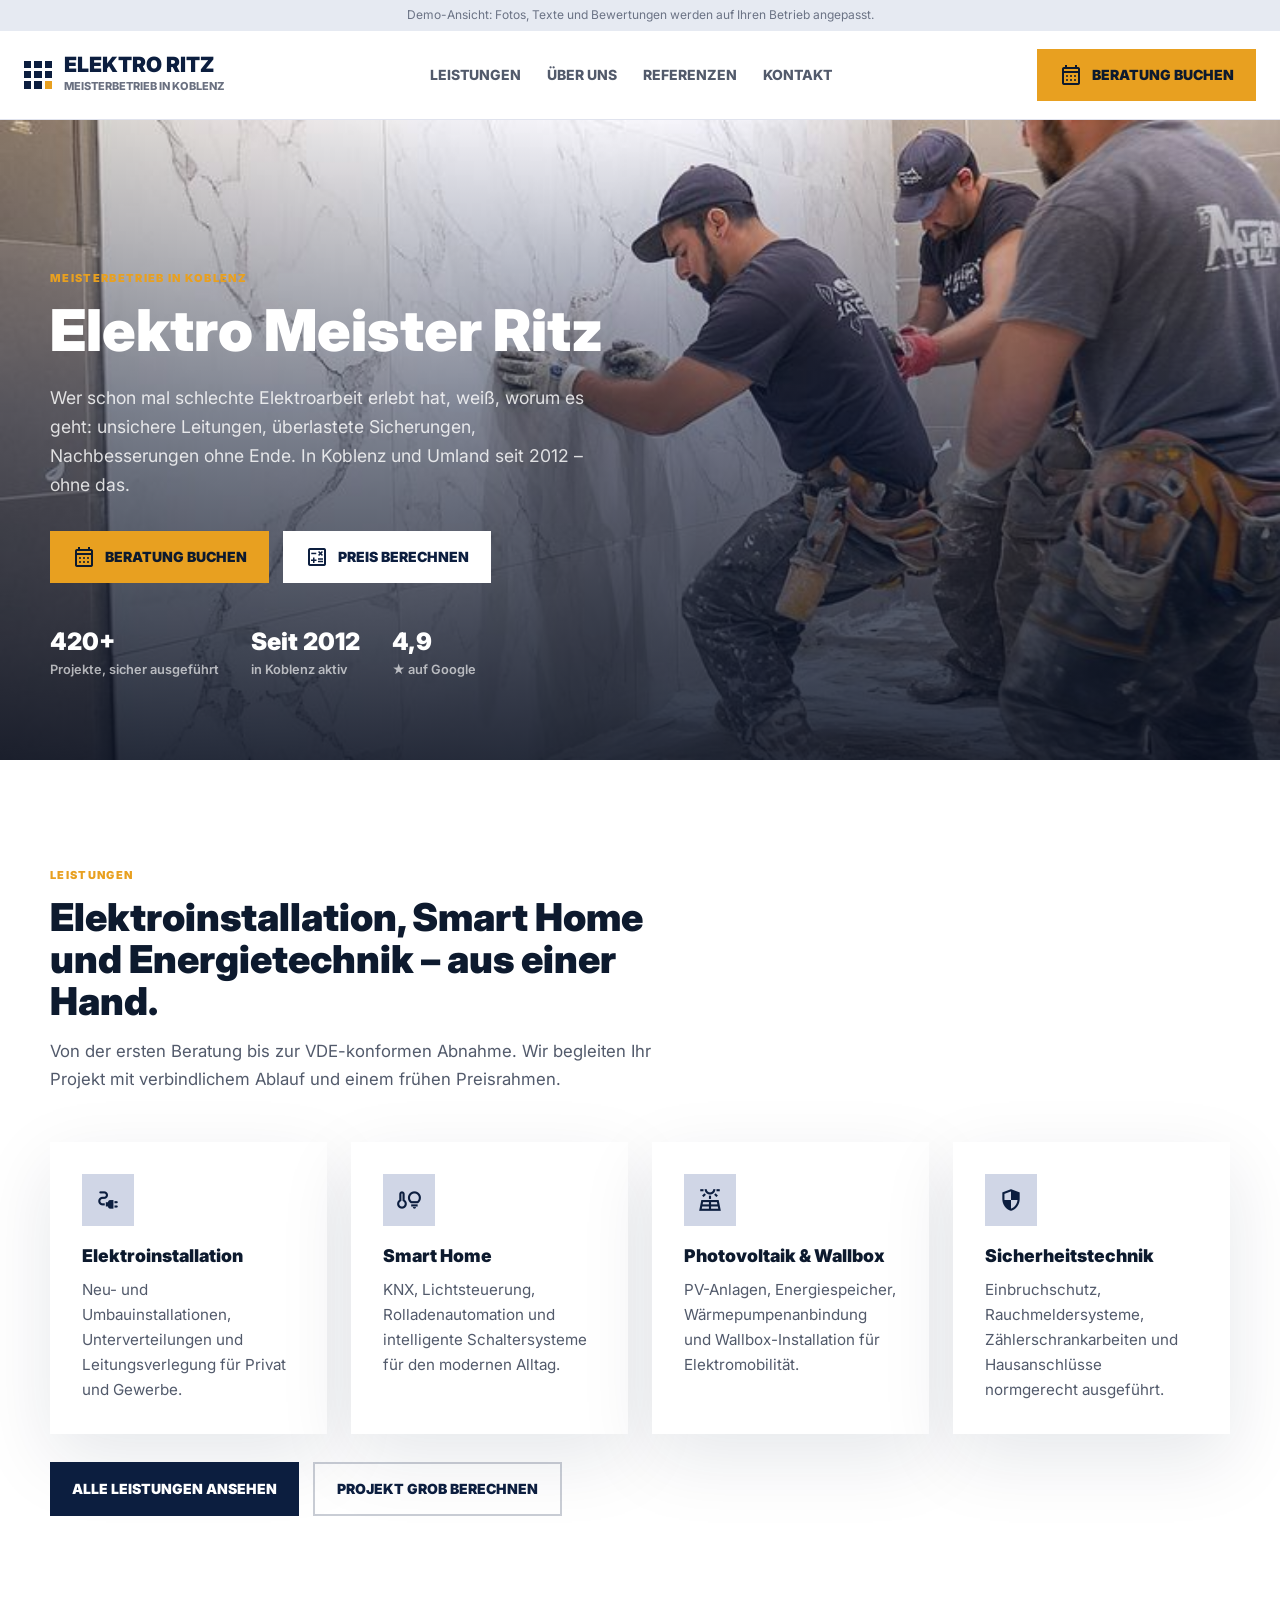
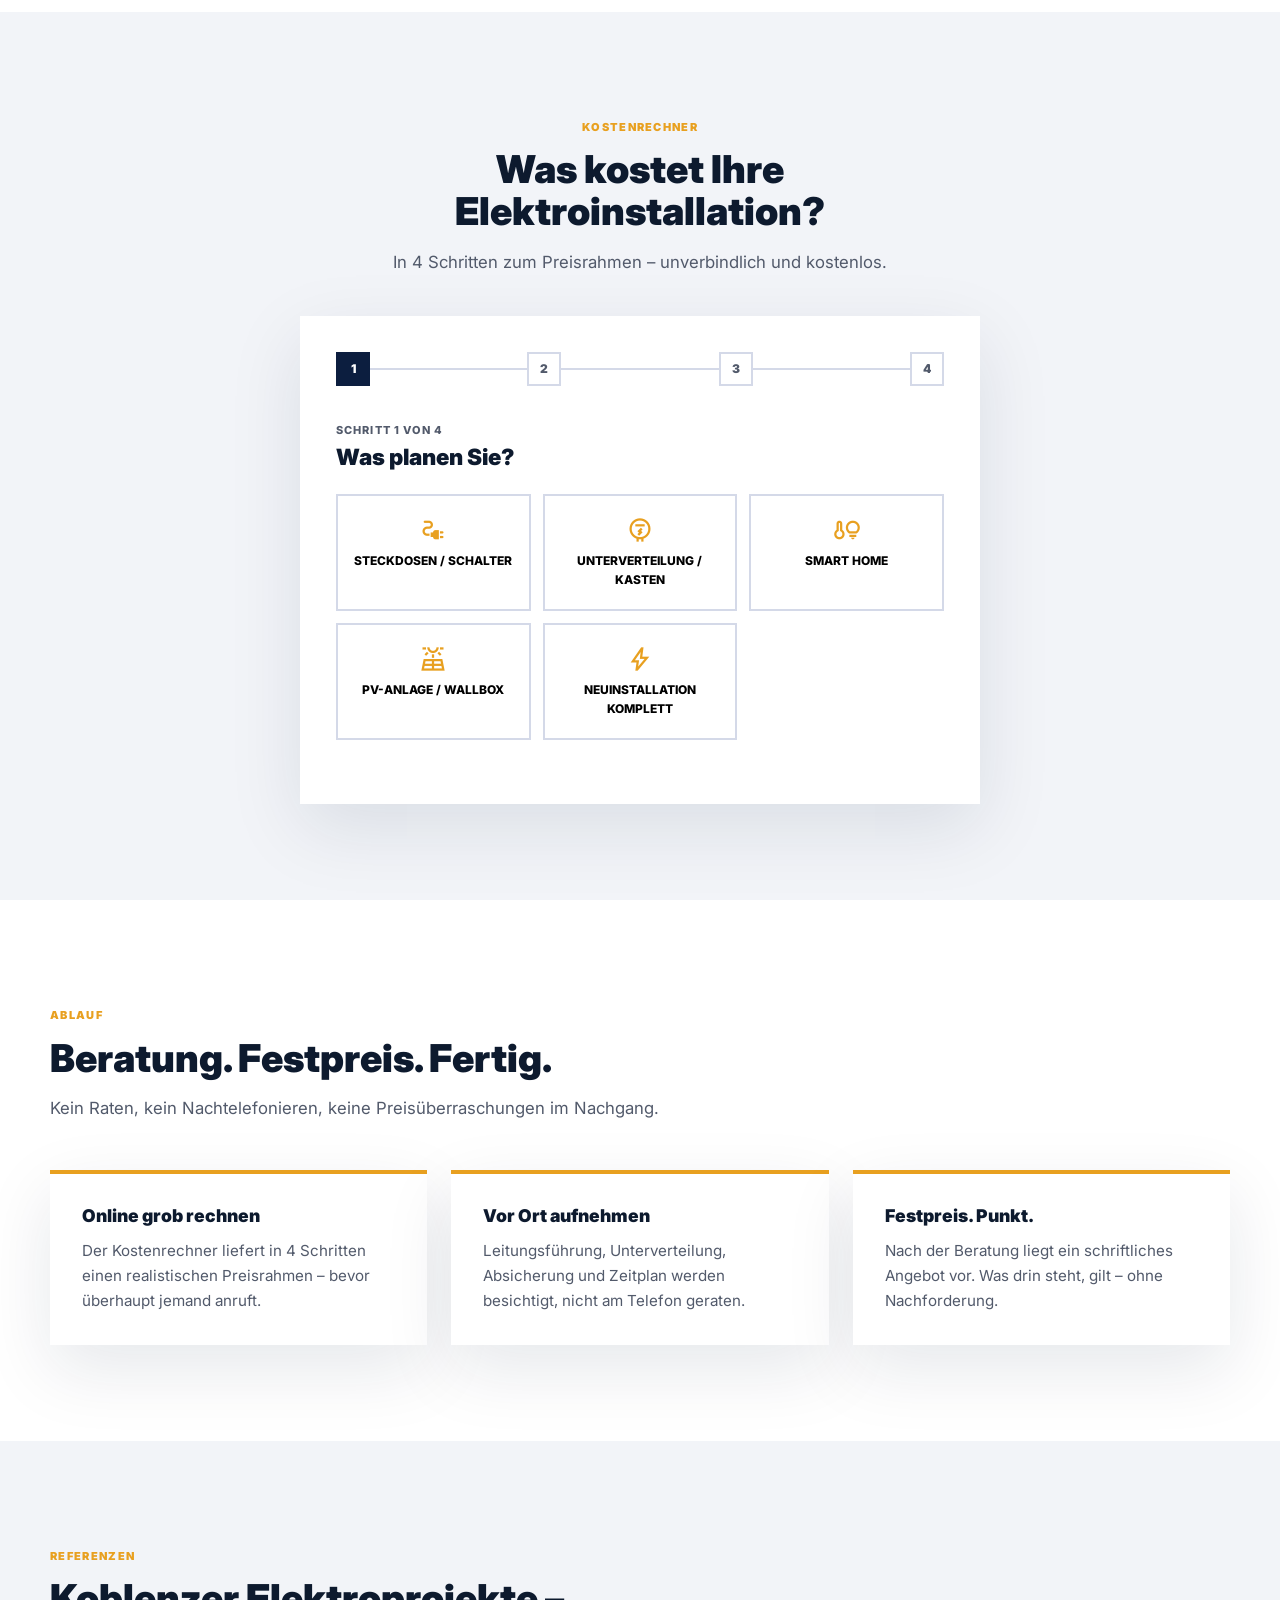
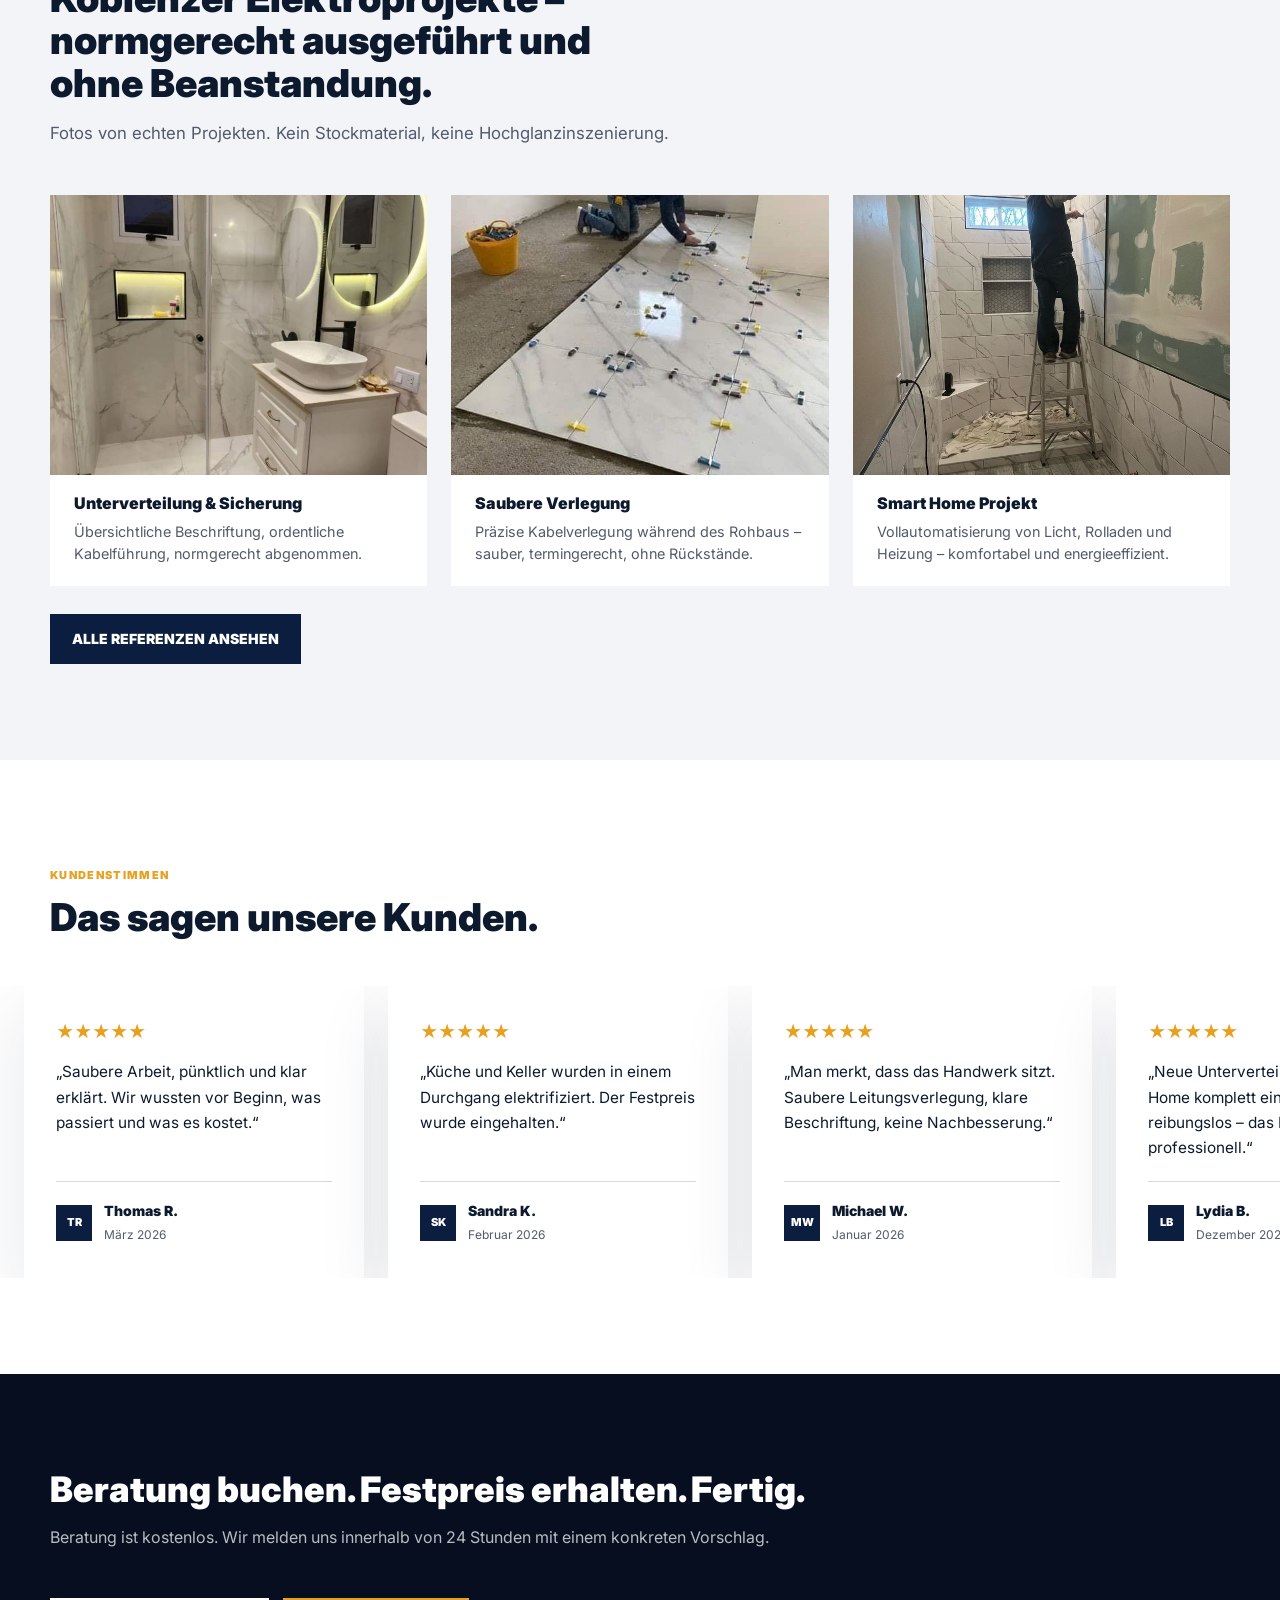
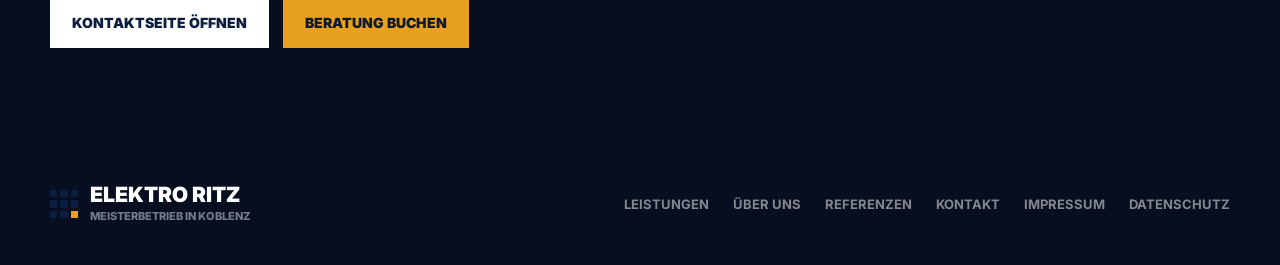
==== index.html @ 3b0bc0d6 "Initial commit - Elektro Meister Ritz demo site" ====
<!DOCTYPE html>
<html lang="de">
<head>
  <meta charset="utf-8">
  <meta name="viewport" content="width=device-width, initial-scale=1.0">
  <meta name="description" content="Elektro Meister Ritz in Koblenz: Meisterbetrieb f&uuml;r Elektroinstallation, Smart Home, Photovoltaik, Wallbox und Sicherheitstechnik.">
  <meta name="robots" content="noindex, nofollow">
  <title>Elektro Meister Ritz Koblenz | Meisterbetrieb f&uuml;r Elektroinstallationen</title>
  <script id="Cookiebot" src="https://consent.cookiebot.com/uc.js" data-cbid="DEMO-CBID-PLACEHOLDER" data-blockingmode="auto" type="text/javascript"></script>
  <link rel="icon" type="image/svg+xml" href="favicon.svg">
  <link rel="preconnect" href="https://fonts.googleapis.com">
  <link rel="preconnect" href="https://fonts.gstatic.com" crossorigin>
  <link href="https://fonts.googleapis.com/css2?family=Inter:wght@400;600;800;900&family=Material+Symbols+Outlined:wght,FILL@100..700,0..1&display=swap" rel="stylesheet">
  <link rel="stylesheet" href="style.css">
  <script type="application/ld+json">
  {
    "@context": "https://schema.org",
    "@type": "Electrician",
    "name": "Elektro Meister Ritz",
    "description": "Elektrobetrieb in Koblenz – Elektroinstallation, Smart Home, Photovoltaik, Wallbox und Sicherheitstechnik.",
    "telephone": "+49 261 654 321",
    "email": "info@elektro-meister-ritz-koblenz.de",
    "address": {
      "@type": "PostalAddress",
      "streetAddress": "Musterstraße 8",
      "addressLocality": "Koblenz",
      "postalCode": "56072",
      "addressCountry": "DE"
    },
    "geo": {
      "@type": "GeoCoordinates",
      "latitude": 50.3567,
      "longitude": 7.6018
    },
    "areaServed": "Koblenz und Umland",
    "priceRange": "€€",
    "openingHours": "Mo-Fr 07:30-17:00"
  }
  </script>
</head>
<body>
  <header class="site-header">
    <div class="demo-notice">Demo-Ansicht: Fotos, Texte und Bewertungen werden auf Ihren Betrieb angepasst.</div>
    <nav class="nav" aria-label="Hauptnavigation">
      <a class="brand" href="index.html" aria-label="Elektro Meister Ritz Startseite">
        <span class="brand-mark" aria-hidden="true"><span></span><span></span><span></span><span></span><span></span><span></span><span></span><span></span><span></span></span>
        <span><span class="brand-title">Elektro Ritz</span><span class="brand-subtitle">Meisterbetrieb in Koblenz</span></span>
      </a>
      <div class="nav-links" aria-label="Seiten">
        <a href="leistungen.html">Leistungen</a>
        <a href="ueber-uns.html">&Uuml;ber uns</a>
        <a href="referenzen.html">Referenzen</a>
        <a href="kontakt.html">Kontakt</a>
      </div>
      <div class="nav-actions">
        <a class="button button-red" href="kontakt.html">
          <span class="material-symbols-outlined" aria-hidden="true">calendar_month</span>Beratung buchen
        </a>
      </div>
      <button class="nav-toggle" id="nav-toggle" type="button" aria-controls="mobile-menu" aria-expanded="false" aria-label="Men&uuml; &ouml;ffnen">
        <span class="material-symbols-outlined" aria-hidden="true">menu</span>
        <span class="material-symbols-outlined" aria-hidden="true">close</span>
      </button>
    </nav>
    <div class="mobile-menu" id="mobile-menu">
      <a href="leistungen.html">Leistungen</a>
      <a href="ueber-uns.html">&Uuml;ber uns</a>
      <a href="referenzen.html">Referenzen</a>
      <a href="kontakt.html">Kontakt</a>
      <a class="button button-red" href="kontakt.html">Beratung buchen</a>
    </div>
  </header>

  <main>
    <section class="hero">
      <div class="hero-slideshow">
        <img src="visuals_ref/work2_ref.jpg" alt="Elektriker bei der Installation einer modernen Unterverteilung" class="active">
        <img src="visuals_ref/work7_ref.jpg" alt="Smart-Home-Installation in einem Neubau">
        <img src="visuals_ref/work1_ref.jpg" alt="Saubere Kabelverlegung im Rohbau">
        <img src="visuals_ref/work6_ref.jpg" alt="PV-Anlage und Wallbox-Installation auf dem Dach">
      </div>
      <div class="container hero-inner">
        <div class="hero-copy">
          <p class="eyebrow">Meisterbetrieb in Koblenz</p>
          <h1>Elektro Meister Ritz</h1>
          <p class="hero-lead">Wer schon mal schlechte Elektroarbeit erlebt hat, wei&szlig;, worum es geht: unsichere Leitungen, &uuml;berlastete Sicherungen, Nachbesserungen ohne Ende. In Koblenz und Umland seit 2012 &ndash; ohne das.</p>
          <div class="hero-actions">
            <a class="button button-red" href="kontakt.html">
              <span class="material-symbols-outlined" aria-hidden="true">calendar_month</span>Beratung buchen
            </a>
            <a class="button button-light" href="#kostenrechner">
              <span class="material-symbols-outlined" aria-hidden="true">calculate</span>Preis berechnen
            </a>
          </div>
          <div class="trust-row" aria-label="Kurzfakten">
            <div class="trust-item"><strong>420+</strong><span>Projekte, sicher ausgef&uuml;hrt</span></div>
            <div class="trust-item"><strong>Seit 2012</strong><span>in Koblenz aktiv</span></div>
            <div class="trust-item"><strong>4,9</strong><span>&#9733; auf Google</span></div>
          </div>
        </div>
      </div>
    </section>

    <section class="section section-white" id="leistungen">
      <div class="container">
        <div class="section-head">
          <p class="eyebrow">Leistungen</p>
          <h2>Elektroinstallation, Smart Home und Energietechnik &ndash; aus einer Hand.</h2>
          <p>Von der ersten Beratung bis zur VDE-konformen Abnahme. Wir begleiten Ihr Projekt mit verbindlichem Ablauf und einem fr&uuml;hen Preisrahmen.</p>
        </div>
        <div class="grid-4">
          <article class="card">
            <span class="icon-box material-symbols-outlined" aria-hidden="true">electrical_services</span>
            <h3>Elektroinstallation</h3>
            <p>Neu- und Umbauinstallationen, Unterverteilungen und Leitungsverlegung f&uuml;r Privat und Gewerbe.</p>
          </article>
          <article class="card">
            <span class="icon-box material-symbols-outlined" aria-hidden="true">home_iot_device</span>
            <h3>Smart Home</h3>
            <p>KNX, Lichtsteuerung, Rolladenautomation und intelligente Schaltersysteme f&uuml;r den modernen Alltag.</p>
          </article>
          <article class="card">
            <span class="icon-box material-symbols-outlined" aria-hidden="true">solar_power</span>
            <h3>Photovoltaik &amp; Wallbox</h3>
            <p>PV-Anlagen, Energiespeicher, W&auml;rmepumpenanbindung und Wallbox-Installation f&uuml;r Elektromobilität.</p>
          </article>
          <article class="card">
            <span class="icon-box material-symbols-outlined" aria-hidden="true">security</span>
            <h3>Sicherheitstechnik</h3>
            <p>Einbruchschutz, Rauchmeldersysteme, Zählerschrankarbeiten und Hausanschlüsse normgerecht ausgeführt.</p>
          </article>
        </div>
        <div class="card-actions" style="margin-top: 28px;">
          <a class="button" href="leistungen.html">Alle Leistungen ansehen</a>
          <a class="button button-outline" href="#kostenrechner">Projekt grob berechnen</a>
        </div>
      </div>
    </section>

    <section class="section section-soft" id="kostenrechner">
      <div class="container">
        <div class="section-head" style="text-align:center; max-width:580px; margin:0 auto 40px;">
          <p class="eyebrow">Kostenrechner</p>
          <h2>Was kostet Ihre Elektroinstallation?</h2>
          <p>In 4 Schritten zum Preisrahmen &ndash; unverbindlich und kostenlos.</p>
        </div>
        <div class="wizard" id="calcWizard">
          <div class="wizard-bar">
            <div class="wizard-dot active" data-step="1">1</div>
            <div class="wizard-track" data-step="1"></div>
            <div class="wizard-dot" data-step="2">2</div>
            <div class="wizard-track" data-step="2"></div>
            <div class="wizard-dot" data-step="3">3</div>
            <div class="wizard-track" data-step="3"></div>
            <div class="wizard-dot" data-step="4">4</div>
          </div>
          <div class="wizard-body">
            <div id="calcStep1">
              <p class="wizard-step-label">Schritt 1 von 4</p>
              <h3 class="wizard-step-title">Was planen Sie?</h3>
              <div class="wizard-proj-grid" id="calcProjectCards"></div>
            </div>
            <div id="calcStep2" style="display:none">
              <p class="wizard-step-label">Schritt 2 von 4</p>
              <h3 class="wizard-step-title">Wohnfl&auml;che &amp; Ausstattung</h3>
              <label class="wizard-input-label" for="wizFlaeche">Wohnfl&auml;che / Projektgr&ouml;&szlig;e in m&sup2;</label>
              <input id="wizFlaeche" class="wizard-input" type="number" min="1" max="2000" placeholder="z.B. 120">
              <p class="wizard-input-label" style="margin-top:20px; margin-bottom:10px;">Ausstattungslevel</p>
              <div class="wizard-mat-grid" id="calcMaterialCards"></div>
              <p id="calcStep2Error" class="wizard-error">Bitte Wohnfl&auml;che eingeben und Ausstattungslevel w&auml;hlen.</p>
            </div>
            <div id="calcStep3" style="display:none">
              <p class="wizard-step-label">Schritt 3 von 4</p>
              <h3 class="wizard-step-title">Zusatzleistungen</h3>
              <p class="wizard-step-sub">Optional &ndash; nichts n&ouml;tig? Einfach weiter.</p>
              <div id="calcExtrasCards"></div>
            </div>
            <div id="calcStep4" style="display:none">
              <p class="wizard-step-label">Schritt 4 von 4</p>
              <h3 class="wizard-step-title">Ihr Preisrahmen</h3>
              <p class="wizard-summary" id="calcSummaryText"></p>
              <div class="wizard-price-box">
                <p class="wizard-price-label">Gesch&auml;tzter Preisrahmen</p>
                <p class="wizard-price-output" id="wizPriceOutput">&ndash;</p>
                <p class="wizard-price-note">Unverbindlich &middot; inkl. Material &amp; Arbeit &middot; Festpreis nach Beratung</p>
              </div>
              <a class="button button-red" style="width:100%;justify-content:center;margin-bottom:10px;" href="kontakt.html">
                <span class="material-symbols-outlined" aria-hidden="true">calendar_month</span>Beratungstermin buchen
              </a>
              <button id="calcReset" class="wizard-reset">&#8592; Neu berechnen</button>
            </div>
            <div class="wizard-nav" id="calcNav">
              <button id="calcBack" class="button button-outline" type="button" style="display:none">&#8592; Zur&uuml;ck</button>
              <span style="flex:1"></span>
              <button id="calcNext" class="button" type="button" style="display:none">Weiter &#8594;</button>
            </div>
          </div>
        </div>
      </div>
    </section>

    <section class="section section-white" id="ablauf">
      <div class="container">
        <div class="section-head">
          <p class="eyebrow">Ablauf</p>
          <h2>Beratung. Festpreis. Fertig.</h2>
          <p>Kein Raten, kein Nachtelefonieren, keine Preisüberraschungen im Nachgang.</p>
        </div>
        <div class="grid-3 steps">
          <article class="card step-card">
            <h3>Online grob rechnen</h3>
            <p>Der Kostenrechner liefert in 4 Schritten einen realistischen Preisrahmen &ndash; bevor &uuml;berhaupt jemand anruft.</p>
          </article>
          <article class="card step-card">
            <h3>Vor Ort aufnehmen</h3>
            <p>Leitungsf&uuml;hrung, Unterverteilung, Absicherung und Zeitplan werden besichtigt, nicht am Telefon geraten.</p>
          </article>
          <article class="card step-card">
            <h3>Festpreis. Punkt.</h3>
            <p>Nach der Beratung liegt ein schriftliches Angebot vor. Was drin steht, gilt &ndash; ohne Nachforderung.</p>
          </article>
        </div>
      </div>
    </section>

    <section class="section section-soft" id="referenzen">
      <div class="container">
        <div class="section-head">
          <p class="eyebrow">Referenzen</p>
          <h2>Koblenzer Elektroprojekte &ndash; normgerecht ausgef&uuml;hrt und ohne Beanstandung.</h2>
          <p>Fotos von echten Projekten. Kein Stockmaterial, keine Hochglanzinszenierung.</p>
        </div>
        <div class="grid-3">
          <article class="media-card">
            <img src="images/portfolio/project-1.jpg" alt="Moderne Unterverteilung mit &uuml;bersichtlicher Verkabelung">
            <div class="media-card-body"><h3>Unterverteilung &amp; Sicherung</h3><p>&Uuml;bersichtliche Beschriftung, ordentliche Kabelführung, normgerecht abgenommen.</p></div>
          </article>
          <article class="media-card">
            <img src="images/portfolio/project-4.jpg" alt="Leitungsverlegung auf der Baustelle">
            <div class="media-card-body"><h3>Saubere Verlegung</h3><p>Pr&auml;zise Kabelverlegung w&auml;hrend des Rohbaus &ndash; sauber, termingerecht, ohne R&uuml;ckst&auml;nde.</p></div>
          </article>
          <article class="media-card">
            <img src="images/portfolio/project-6.jpg" alt="Smart Home Installation im Einfamilienhaus">
            <div class="media-card-body"><h3>Smart Home Projekt</h3><p>Vollautomatisierung von Licht, Rolladen und Heizung &ndash; komfortabel und energieeffizient.</p></div>
          </article>
        </div>
        <div class="card-actions" style="margin-top: 28px;">
          <a class="button" href="referenzen.html">Alle Referenzen ansehen</a>
        </div>
      </div>
    </section>

    <section class="section section-white" id="bewertungen">
      <div class="container">
        <div class="section-head">
          <p class="eyebrow">Kundenstimmen</p>
          <h2>Das sagen unsere Kunden.</h2>
        </div>
      </div>
      <div class="reviews-scroll-outer" id="reviewsCarouselOuter">
        <div class="reviews-scroll-track" id="reviewsCarouselTrack">
          <div class="reviews-scroll-set" id="reviewsScrollSet">
            <article class="card testimonial review-card">
              <div class="stars" aria-label="5 von 5 Sternen">★★★★★</div>
              <p>&bdquo;Saubere Arbeit, p&uuml;nktlich und klar erkl&auml;rt. Wir wussten vor Beginn, was passiert und was es kostet.&ldquo;</p>
              <div class="review-author">
                <div class="review-avatar" aria-hidden="true">TR</div>
                <div><strong>Thomas R.</strong><span>M&auml;rz 2026</span></div>
              </div>
            </article>
            <article class="card testimonial review-card">
              <div class="stars" aria-label="5 von 5 Sternen">★★★★★</div>
              <p>&bdquo;K&uuml;che und Keller wurden in einem Durchgang elektrifiziert. Der Festpreis wurde eingehalten.&ldquo;</p>
              <div class="review-author">
                <div class="review-avatar" aria-hidden="true">SK</div>
                <div><strong>Sandra K.</strong><span>Februar 2026</span></div>
              </div>
            </article>
            <article class="card testimonial review-card">
              <div class="stars" aria-label="5 von 5 Sternen">★★★★★</div>
              <p>&bdquo;Man merkt, dass das Handwerk sitzt. Saubere Leitungsverlegung, klare Beschriftung, keine Nachbesserung.&ldquo;</p>
              <div class="review-author">
                <div class="review-avatar" aria-hidden="true">MW</div>
                <div><strong>Michael W.</strong><span>Januar 2026</span></div>
              </div>
            </article>
            <article class="card testimonial review-card">
              <div class="stars" aria-label="5 von 5 Sternen">★★★★★</div>
              <p>&bdquo;Neue Unterverteilung und Smart Home komplett eingebaut. L&auml;uft reibungslos &ndash; das Ergebnis ist professionell.&ldquo;</p>
              <div class="review-author">
                <div class="review-avatar" aria-hidden="true">LB</div>
                <div><strong>Lydia B.</strong><span>Dezember 2025</span></div>
              </div>
            </article>
            <article class="card testimonial review-card">
              <div class="stars" aria-label="5 von 5 Sternen">★★★★★</div>
              <p>&bdquo;Komplette Neuinstallation im Altbau. Verbindliche Absprachen, saubere Aus&uuml;hrung und VDE-Abnahme inklusive.&ldquo;</p>
              <div class="review-author">
                <div class="review-avatar" aria-hidden="true">PH</div>
                <div><strong>Peter H.</strong><span>November 2025</span></div>
              </div>
            </article>
          </div>
        </div>
      </div>
    </section>

    <section class="section section-dark">
      <div class="container cta-band">
        <div>
          <h2>Beratung buchen. Festpreis erhalten. Fertig.</h2>
          <p>Beratung ist kostenlos. Wir melden uns innerhalb von 24 Stunden mit einem konkreten Vorschlag.</p>
        </div>
        <div class="cta-actions">
          <a class="button button-light" href="kontakt.html">Kontaktseite &ouml;ffnen</a>
          <a class="button button-red" href="kontakt.html">Beratung buchen</a>
        </div>
      </div>
    </section>
  </main>

  <footer class="site-footer">
    <div class="container footer-inner">
      <a class="brand" href="index.html">
        <span class="brand-mark" aria-hidden="true"><span></span><span></span><span></span><span></span><span></span><span></span><span></span><span></span><span></span></span>
        <span><span class="brand-title" style="color:#fff;">Elektro Ritz</span><span class="brand-subtitle" style="color:rgba(255,255,255,0.45);">Meisterbetrieb in Koblenz</span></span>
      </a>
      <div class="footer-links">
        <a href="leistungen.html">Leistungen</a>
        <a href="ueber-uns.html">&Uuml;ber uns</a>
        <a href="referenzen.html">Referenzen</a>
        <a href="kontakt.html">Kontakt</a>
        <a href="impressum.html">Impressum</a>
        <a href="datenschutz.html">Datenschutz</a>
      </div>
    </div>
  </footer>

  <script src="calculator.js"></script>
  <script src="site.js"></script>
</body>
</html>
---- style.css ----
:root {
  --blue: #0C1E3F;
  --blue-strong: #091730;
  --red: #E8A020;
  --red-strong: #C4851A;
  --green: #1A6B3A;
  --ink: #0D1A2E;
  --muted: #525A6B;
  --line: #D4D9E8;
  --surface: #F2F4F8;
  --surface-soft: #E6EAF2;
  --surface-strong: #D0D6E6;
  --white: #ffffff;
  --shadow: 0 24px 70px rgba(12, 30, 63, 0.10);
  --header-height: 88px;
  --container: 1180px;
}

* {
  box-sizing: border-box;
}

html {
  scroll-behavior: smooth;
}

body {
  margin: 0;
  font-family: Inter, Arial, sans-serif;
  color: var(--ink);
  background: var(--surface);
  line-height: 1.55;
}

body.nav-open {
  overflow: hidden;
}

img {
  display: block;
  max-width: 100%;
}

a {
  color: inherit;
  text-decoration: none;
}

button,
input,
select,
textarea {
  font: inherit;
}

main > section,
.page-main > section {
  scroll-margin-top: 110px;
}

.container {
  width: min(var(--container), calc(100% - 48px));
  margin: 0 auto;
}

.demo-notice {
  background: var(--surface-soft);
  color: #6B7385;
  font-size: 12px;
  text-align: center;
  padding: 6px 16px;
}

.site-header {
  position: sticky;
  top: 0;
  z-index: 50;
  background: rgba(255, 255, 255, 0.95);
  backdrop-filter: blur(18px);
  border-bottom: 1px solid rgba(212, 217, 232, 0.72);
}

.nav {
  height: var(--header-height);
  width: min(1340px, calc(100% - 48px));
  margin: 0 auto;
  display: flex;
  align-items: center;
  justify-content: space-between;
  gap: 24px;
}

.brand {
  display: inline-flex;
  align-items: center;
  gap: 12px;
  min-width: 0;
}

.brand-mark {
  width: 28px;
  height: 28px;
  display: grid;
  grid-template-columns: repeat(3, 1fr);
  gap: 3px;
  flex: 0 0 auto;
}

.brand-mark span {
  background: var(--blue);
}

.brand-mark span:last-child {
  background: var(--red);
}

.brand-title {
  display: block;
  font-size: 21px;
  font-weight: 900;
  line-height: 1;
  color: var(--blue);
  text-transform: uppercase;
}

.brand-subtitle {
  display: block;
  margin-top: 3px;
  font-size: 11px;
  font-weight: 800;
  color: #6a7080;
  text-transform: uppercase;
}

.nav-links,
.nav-actions {
  display: flex;
  align-items: center;
  gap: 26px;
}

.nav-links a {
  font-size: 14px;
  font-weight: 800;
  color: #525A6B;
  text-transform: uppercase;
}

.nav-links a:hover,
.nav-links a[aria-current="page"] {
  color: var(--blue);
}

.nav-toggle {
  display: none;
  width: 48px;
  height: 48px;
  border: 0;
  background: var(--surface-soft);
  color: var(--ink);
  align-items: center;
  justify-content: center;
  cursor: pointer;
}

.nav-toggle .material-symbols-outlined:last-child {
  display: none;
}

.nav-toggle[aria-expanded="true"] .material-symbols-outlined:first-child {
  display: none;
}

.nav-toggle[aria-expanded="true"] .material-symbols-outlined:last-child {
  display: inline-block;
}

.mobile-menu {
  display: none;
  position: fixed;
  inset: calc(var(--header-height) + 30px) 0 auto 0;
  z-index: 60;
  background: var(--white);
  border-bottom: 1px solid var(--line);
  box-shadow: var(--shadow);
  padding: 28px 24px 32px;
}

.mobile-menu.is-open {
  display: block;
}

.mobile-menu a {
  display: block;
  padding: 15px 0;
  font-weight: 900;
  text-transform: uppercase;
}

.mobile-menu .button {
  margin-top: 16px;
  width: 100%;
  padding-inline: 18px;
  font-size: 13px;
  line-height: 1.25;
  text-align: center;
  white-space: normal;
}

.button {
  display: inline-flex;
  align-items: center;
  justify-content: center;
  gap: 9px;
  min-height: 50px;
  padding: 14px 22px;
  border: 0;
  background: var(--blue);
  color: var(--white);
  font-size: 14px;
  font-weight: 900;
  text-transform: uppercase;
  cursor: pointer;
  transition: background 0.18s ease, transform 0.18s ease;
}

.button:hover {
  background: var(--blue-strong);
  transform: translateY(-1px);
}

.button-red {
  background: var(--red);
  color: var(--ink);
}

.button-red:hover {
  background: var(--red-strong);
  color: var(--white);
}

.button-light {
  background: var(--white);
  color: var(--blue);
}

.button-muted {
  background: var(--surface-strong);
  color: var(--ink);
}

.button-outline {
  background: transparent;
  color: var(--blue);
  border: 2px solid rgba(12, 30, 63, 0.22);
}

.hero {
  position: relative;
  min-height: 640px;
  display: flex;
  align-items: flex-end;
  overflow: hidden;
  background: var(--blue);
}

.hero img,
.page-hero img {
  position: absolute;
  inset: 0;
  width: 100%;
  height: 100%;
  object-fit: cover;
}

.hero-slideshow {
  position: absolute;
  inset: 0;
}

.hero-slideshow img {
  position: absolute;
  inset: 0;
  width: 100%;
  height: 100%;
  object-fit: cover;
  opacity: 0;
  transition: opacity 1.2s ease-in-out;
}

.hero-slideshow img.active {
  opacity: 1;
}

.hero::after {
  content: '';
  position: absolute;
  inset: 0;
  background: linear-gradient(to top, rgba(6, 14, 32, 0.85) 0%, rgba(12, 30, 63, 0.45) 55%, transparent 100%);
  pointer-events: none;
}

.hero-inner {
  position: relative;
  z-index: 2;
  padding-bottom: 80px;
  padding-top: 80px;
}

.hero-copy {
  max-width: 680px;
}

.eyebrow {
  display: inline-block;
  font-size: 11px;
  font-weight: 900;
  text-transform: uppercase;
  letter-spacing: 0.12em;
  color: var(--red);
  margin-bottom: 12px;
}

.hero .eyebrow {
  color: var(--red);
}

h1, h2, h3 {
  margin: 0 0 12px;
  line-height: 1.1;
}

.hero h1 {
  font-size: clamp(2.2rem, 5vw, 3.6rem);
  font-weight: 900;
  color: var(--white);
  margin-bottom: 20px;
}

.hero-lead {
  font-size: 1.1rem;
  color: rgba(255,255,255,0.82);
  margin: 0 0 32px;
  max-width: 560px;
  line-height: 1.65;
}

.hero-actions {
  display: flex;
  gap: 14px;
  flex-wrap: wrap;
  margin-bottom: 40px;
}

.trust-row {
  display: flex;
  gap: 32px;
  flex-wrap: wrap;
}

.trust-item {
  display: flex;
  flex-direction: column;
}

.trust-item strong {
  font-size: 1.5rem;
  font-weight: 900;
  color: var(--white);
}

.trust-item span {
  font-size: 0.8rem;
  color: rgba(255,255,255,0.65);
  font-weight: 600;
}

/* ── Page Hero ── */
.page-hero {
  position: relative;
  min-height: 420px;
  display: flex;
  align-items: flex-end;
  overflow: hidden;
  background: var(--blue);
}

.page-hero::after {
  content: '';
  position: absolute;
  inset: 0;
  background: linear-gradient(to top, rgba(6, 14, 32, 0.85) 0%, rgba(12, 30, 63, 0.35) 55%, transparent 100%);
  pointer-events: none;
}

.page-hero-inner {
  position: relative;
  z-index: 2;
  padding-bottom: 64px;
  padding-top: 64px;
}

.page-hero h1 {
  font-size: clamp(1.8rem, 4vw, 2.8rem);
  font-weight: 900;
  color: var(--white);
  margin-bottom: 16px;
  max-width: 720px;
}

.page-hero-lead {
  font-size: 1.05rem;
  color: rgba(255,255,255,0.8);
  max-width: 600px;
  line-height: 1.65;
  margin: 0;
}

/* ── Sections ── */
.section {
  padding: 96px 0;
}

.section-white { background: var(--white); }
.section-soft  { background: var(--surface); }
.section-dark  { background: #060E20; color: var(--white); }

.section-head {
  margin-bottom: 48px;
  max-width: 640px;
}

.section-head p:not(.eyebrow) {
  margin: 0;
  color: var(--muted);
  font-size: 1.05rem;
  line-height: 1.65;
}

.section-head h2 {
  font-size: clamp(1.7rem, 3.5vw, 2.4rem);
  font-weight: 900;
  color: var(--ink);
  margin-bottom: 16px;
}

.section-dark .section-head h2,
.section-dark h2 {
  color: var(--white);
}

.section-dark p {
  color: rgba(255,255,255,0.72);
}

/* ── Grids ── */
.grid-2 {
  display: grid;
  grid-template-columns: repeat(2, 1fr);
  gap: 24px;
}

.grid-3 {
  display: grid;
  grid-template-columns: repeat(3, 1fr);
  gap: 24px;
}

.grid-4 {
  display: grid;
  grid-template-columns: repeat(4, 1fr);
  gap: 24px;
}

/* ── Cards ── */
.card {
  background: var(--white);
  padding: 32px;
  box-shadow: var(--shadow);
}

.card h3 {
  font-size: 1.1rem;
  font-weight: 900;
  margin-bottom: 12px;
  color: var(--ink);
}

.card p {
  margin: 0;
  font-size: 0.95rem;
  color: var(--muted);
  line-height: 1.65;
}

.section-soft .card { background: var(--white); }

.card-actions {
  display: flex;
  gap: 14px;
  flex-wrap: wrap;
}

.icon-box {
  display: flex;
  align-items: center;
  justify-content: center;
  width: 52px;
  height: 52px;
  background: var(--surface-strong);
  color: var(--blue);
  font-size: 26px;
  margin-bottom: 20px;
  flex-shrink: 0;
}

.icon-box.material-symbols-outlined {
  font-size: 26px;
}

/* ── Stars ── */
.stars {
  font-size: 1.1rem;
  color: #E8A020;
  margin-bottom: 14px;
}

/* ── Testimonials ── */
.testimonial {
  display: flex;
  flex-direction: column;
}

.testimonial p {
  font-size: 0.96rem;
  line-height: 1.65;
  color: var(--ink);
  flex: 1;
  margin-bottom: 20px;
}

/* ── Reviews Carousel ── */
.reviews-scroll-outer {
  overflow: hidden;
  width: 100%;
  margin-top: 48px;
}

.reviews-scroll-track {
  display: flex;
  animation: reviews-scroll 55s linear infinite;
  width: max-content;
}

.reviews-scroll-set {
  display: flex;
  gap: 24px;
  padding: 0 24px;
  flex-shrink: 0;
}

.review-card {
  width: 340px;
  flex-shrink: 0;
  display: flex;
  flex-direction: column;
}

.review-author {
  display: flex;
  align-items: center;
  gap: 12px;
  margin-top: auto;
  padding-top: 18px;
  border-top: 1px solid var(--line);
}

.review-avatar {
  width: 36px;
  height: 36px;
  background: var(--blue);
  color: var(--white);
  display: flex;
  align-items: center;
  justify-content: center;
  font-size: 11px;
  font-weight: 900;
  flex-shrink: 0;
}

.review-author strong {
  display: block;
  font-size: 14px;
  font-weight: 900;
}

.review-author span {
  font-size: 12px;
  color: var(--muted);
}

@keyframes reviews-scroll {
  from { transform: translateX(0); }
  to { transform: translateX(-50%); }
}

/* ── Service Band ── */
.service-band {
  display: grid;
  grid-template-columns: 200px 1fr auto;
  gap: 40px;
  align-items: start;
  padding: 40px 0;
  border-top: 1px solid var(--line);
}

.service-band:last-child { border-bottom: 1px solid var(--line); }

.service-band h2 {
  font-size: 1.6rem;
  font-weight: 900;
  color: var(--ink);
  margin: 0;
}

.service-band p {
  margin: 0 0 18px;
  color: var(--muted);
  line-height: 1.65;
}

.tag-list {
  display: flex;
  flex-wrap: wrap;
  gap: 8px;
}

.tag {
  display: inline-block;
  padding: 4px 12px;
  background: var(--surface-strong);
  font-size: 12px;
  font-weight: 700;
  text-transform: uppercase;
}

/* ── Gallery ── */
.gallery-grid {
  display: grid;
  grid-template-columns: repeat(3, 1fr);
  gap: 24px;
}

.project-card img {
  width: 100%;
  height: 240px;
  object-fit: cover;
}

.project-card-body {
  padding: 20px 0 0;
}

.project-card-body h3 {
  font-size: 1.05rem;
  font-weight: 900;
  margin-bottom: 8px;
}

.project-card-body p {
  margin: 0;
  font-size: 0.92rem;
  color: var(--muted);
  line-height: 1.6;
}

/* ── Media Card ── */
.media-card img {
  width: 100%;
  height: 280px;
  object-fit: cover;
}

.media-card-body {
  padding: 20px 24px;
  background: var(--white);
}

.media-card-body h3 {
  font-size: 1rem;
  font-weight: 900;
  margin-bottom: 8px;
}

.media-card-body p {
  margin: 0;
  font-size: 0.9rem;
  color: var(--muted);
}

/* ── CTA Band ── */
.cta-band {
  display: flex;
  align-items: center;
  justify-content: space-between;
  gap: 32px;
  flex-wrap: wrap;
}

.cta-band h2 {
  font-size: clamp(1.5rem, 3vw, 2.2rem);
  font-weight: 900;
  color: var(--white);
  margin-bottom: 10px;
}

.cta-actions {
  display: flex;
  gap: 14px;
  flex-wrap: wrap;
  flex-shrink: 0;
}

/* ── Steps ── */
.step-card {
  border-top: 4px solid var(--red);
}

/* ── Split layout ── */
.split {
  display: grid;
  grid-template-columns: 1fr 1fr;
  gap: 64px;
  align-items: start;
}

.split-wide {
  grid-template-columns: 1fr 1.1fr;
}

/* ── Check list ── */
.check-list {
  list-style: none;
  padding: 0;
  margin: 24px 0 0;
  display: flex;
  flex-direction: column;
  gap: 14px;
}

.check-list li {
  display: flex;
  align-items: flex-start;
  gap: 12px;
  font-size: 0.96rem;
  color: var(--muted);
}

.check-list .material-symbols-outlined {
  color: var(--red);
  font-size: 20px;
  flex-shrink: 0;
  margin-top: 1px;
}

/* ── Contact ── */
.contact-grid {
  display: grid;
  grid-template-columns: 1fr 1.1fr;
  gap: 64px;
  align-items: start;
}

.contact-item {
  display: flex;
  gap: 18px;
  align-items: flex-start;
  background: var(--white);
  padding: 24px;
  box-shadow: var(--shadow);
}

.contact-item strong {
  display: block;
  font-size: 1rem;
  font-weight: 900;
  margin-bottom: 6px;
}

.contact-item p {
  margin: 0 0 8px;
  font-size: 0.95rem;
  color: var(--muted);
}

.contact-item a {
  font-size: 0.9rem;
  font-weight: 700;
  color: var(--blue);
  text-transform: uppercase;
}

.contact-item a:hover { text-decoration: underline; }

/* ── Calculator / Contact Form ── */
.calculator {
  background: var(--surface-soft);
  padding: 40px;
}

.form-grid {
  display: flex;
  flex-direction: column;
  gap: 20px;
}

.form-row {
  display: grid;
  grid-template-columns: 1fr 1fr;
  gap: 16px;
}

label {
  display: block;
  font-size: 12px;
  font-weight: 800;
  text-transform: uppercase;
  color: var(--ink);
  margin-bottom: 8px;
}

input,
textarea,
select {
  width: 100%;
  padding: 13px 16px;
  border: 1.5px solid var(--line);
  background: var(--white);
  font-size: 0.96rem;
  color: var(--ink);
  outline: none;
  transition: border-color 0.18s;
}

input:focus,
textarea:focus,
select:focus {
  border-color: var(--blue);
}

textarea {
  resize: vertical;
  min-height: 120px;
}

.status {
  display: none;
  font-size: 0.9rem;
  color: var(--muted);
  padding: 12px 0;
}

.status.is-visible { display: block; }

/* ── Wizard ── */
.wizard {
  max-width: 680px;
  margin: 0 auto;
  background: var(--white);
  box-shadow: var(--shadow);
  padding: 36px;
}

.wizard-bar {
  display: flex;
  align-items: center;
  gap: 0;
  margin-bottom: 36px;
}

.wizard-dot {
  width: 34px;
  height: 34px;
  flex-shrink: 0;
  border: 2px solid var(--line);
  display: flex;
  align-items: center;
  justify-content: center;
  font-size: 12px;
  font-weight: 900;
  color: var(--muted);
  background: var(--white);
  transition: background 0.25s, border-color 0.25s, color 0.25s;
}

.wizard-dot.active {
  border-color: var(--blue);
  background: var(--blue);
  color: var(--white);
}

.wizard-track {
  flex: 1;
  height: 2px;
  background: var(--line);
  transition: background 0.25s;
}

.wizard-track.active {
  background: var(--blue);
}

.wizard-step-label {
  font-size: 11px;
  font-weight: 800;
  text-transform: uppercase;
  letter-spacing: 0.1em;
  color: var(--muted);
  margin: 0 0 6px;
}

.wizard-step-title {
  font-size: 1.4rem;
  font-weight: 900;
  margin: 0 0 24px;
}

.wizard-step-sub {
  font-size: 0.92rem;
  color: var(--muted);
  margin: 0 0 20px;
}

.wizard-proj-grid {
  display: grid;
  grid-template-columns: repeat(3, 1fr);
  gap: 12px;
}

.wizard-proj-card {
  display: flex;
  flex-direction: column;
  align-items: center;
  gap: 8px;
  padding: 20px 12px;
  border: 2px solid var(--line);
  background: var(--white);
  cursor: pointer;
  font-size: 13px;
  font-weight: 700;
  text-align: center;
  transition: border-color 0.18s, background 0.18s;
}

.wizard-proj-card:hover {
  border-color: var(--blue);
  background: var(--surface-soft);
}

.wizard-proj-card.selected {
  border-color: var(--blue);
  background: var(--surface-strong);
}

.wizard-proj-card .material-symbols-outlined {
  font-size: 28px;
  color: var(--red);
}

.wizard-proj-label {
  font-size: 12px;
  font-weight: 800;
  text-transform: uppercase;
}

.wizard-input-label {
  font-size: 12px;
  font-weight: 800;
  text-transform: uppercase;
  color: var(--ink);
  display: block;
  margin-bottom: 8px;
}

.wizard-input {
  width: 100%;
  padding: 13px 16px;
  border: 1.5px solid var(--line);
  background: var(--white);
  font-size: 1rem;
  outline: none;
}

.wizard-input:focus { border-color: var(--blue); }

.wizard-mat-grid {
  display: grid;
  grid-template-columns: repeat(3, 1fr);
  gap: 12px;
}

.wizard-mat-card {
  display: flex;
  flex-direction: column;
  padding: 16px;
  border: 2px solid var(--line);
  background: var(--white);
  cursor: pointer;
  transition: border-color 0.18s, background 0.18s;
  text-align: left;
}

.wizard-mat-card:hover {
  border-color: var(--blue);
  background: var(--surface-soft);
}

.wizard-mat-card.selected {
  border-color: var(--blue);
  background: var(--surface-strong);
}

.wizard-mat-name {
  font-size: 13px;
  font-weight: 900;
  text-transform: uppercase;
  display: block;
  margin-bottom: 4px;
}

.wizard-mat-sub {
  font-size: 12px;
  color: var(--muted);
}

.wizard-extra-btn {
  display: flex;
  justify-content: space-between;
  align-items: center;
  width: 100%;
  padding: 14px 16px;
  border: 2px solid var(--line);
  background: var(--white);
  cursor: pointer;
  margin-bottom: 10px;
  transition: border-color 0.18s;
}

.wizard-extra-btn:hover { border-color: var(--blue); }
.wizard-extra-btn.selected { border-color: var(--blue); background: var(--surface-strong); }

.wizard-extra-name { font-size: 13px; font-weight: 700; }
.wizard-extra-price { font-size: 13px; color: var(--muted); font-weight: 600; }

.wizard-error {
  display: none;
  color: #C0341A;
  font-size: 13px;
  margin-top: 10px;
}

.wizard-error.visible { display: block; }

.wizard-price-box {
  background: var(--blue);
  color: var(--white);
  padding: 28px;
  margin: 24px 0;
}

.wizard-price-label {
  font-size: 11px;
  font-weight: 800;
  text-transform: uppercase;
  opacity: 0.72;
  margin-bottom: 8px;
}

.wizard-price-output {
  font-size: 2rem;
  font-weight: 900;
  margin: 0 0 8px;
}

.wizard-price-note {
  font-size: 12px;
  opacity: 0.65;
  margin: 0;
}

.wizard-summary {
  font-size: 0.95rem;
  color: var(--muted);
  margin: 0 0 16px;
}

.wizard-nav {
  display: flex;
  align-items: center;
  margin-top: 28px;
  gap: 12px;
}

.wizard-reset {
  background: none;
  border: 0;
  font-size: 13px;
  font-weight: 700;
  color: var(--muted);
  cursor: pointer;
  padding: 0;
  text-transform: uppercase;
}

/* ── FAQ ── */
.faq-list {
  max-width: 760px;
}

.faq-item {
  border-top: 1px solid var(--line);
}

.faq-item:last-child {
  border-bottom: 1px solid var(--line);
}

.faq-trigger {
  display: flex;
  align-items: center;
  justify-content: space-between;
  width: 100%;
  padding: 20px 0;
  background: none;
  border: 0;
  font-size: 1rem;
  font-weight: 800;
  color: var(--ink);
  cursor: pointer;
  text-align: left;
  gap: 16px;
}

.faq-trigger .material-symbols-outlined {
  flex-shrink: 0;
  transition: transform 0.2s;
}

.faq-item.is-open .faq-trigger .material-symbols-outlined {
  transform: rotate(45deg);
}

.faq-panel {
  display: none;
  padding-bottom: 20px;
}

.faq-item.is-open .faq-panel { display: block; }

.faq-panel p {
  margin: 0;
  color: var(--muted);
  line-height: 1.65;
}

/* ── Footer ── */
.site-footer {
  background: #060E20;
  padding: 40px 0;
}

.footer-inner {
  display: flex;
  align-items: center;
  justify-content: space-between;
  gap: 24px;
  flex-wrap: wrap;
}

.footer-links {
  display: flex;
  gap: 24px;
  flex-wrap: wrap;
}

.footer-links a {
  font-size: 13px;
  font-weight: 700;
  color: rgba(255,255,255,0.50);
  text-transform: uppercase;
}

.footer-links a:hover { color: var(--white); }

/* ── Responsive ── */
@media (max-width: 1024px) {
  .split,
  .split-wide,
  .contact-grid {
    grid-template-columns: 1fr;
    gap: 40px;
  }

  .service-band {
    grid-template-columns: 1fr;
    gap: 16px;
  }

  .grid-4 {
    grid-template-columns: repeat(2, 1fr);
  }
}

@media (max-width: 768px) {
  .nav-links, .nav-actions { display: none; }
  .nav-toggle { display: flex; }

  .grid-2,
  .grid-3,
  .gallery-grid {
    grid-template-columns: 1fr;
  }

  .grid-4 {
    grid-template-columns: 1fr;
  }

  .wizard-proj-grid,
  .wizard-mat-grid {
    grid-template-columns: repeat(2, 1fr);
  }

  .form-row {
    grid-template-columns: 1fr;
  }

  .cta-band {
    flex-direction: column;
    align-items: flex-start;
  }

  .trust-row { gap: 20px; }
  .section { padding: 64px 0; }
  .wizard { padding: 24px 20px; }
  .calculator { padding: 28px 20px; }
}

@media (max-width: 480px) {
  .hero-actions { flex-direction: column; }
  .wizard-proj-grid { grid-template-columns: 1fr 1fr; }
}
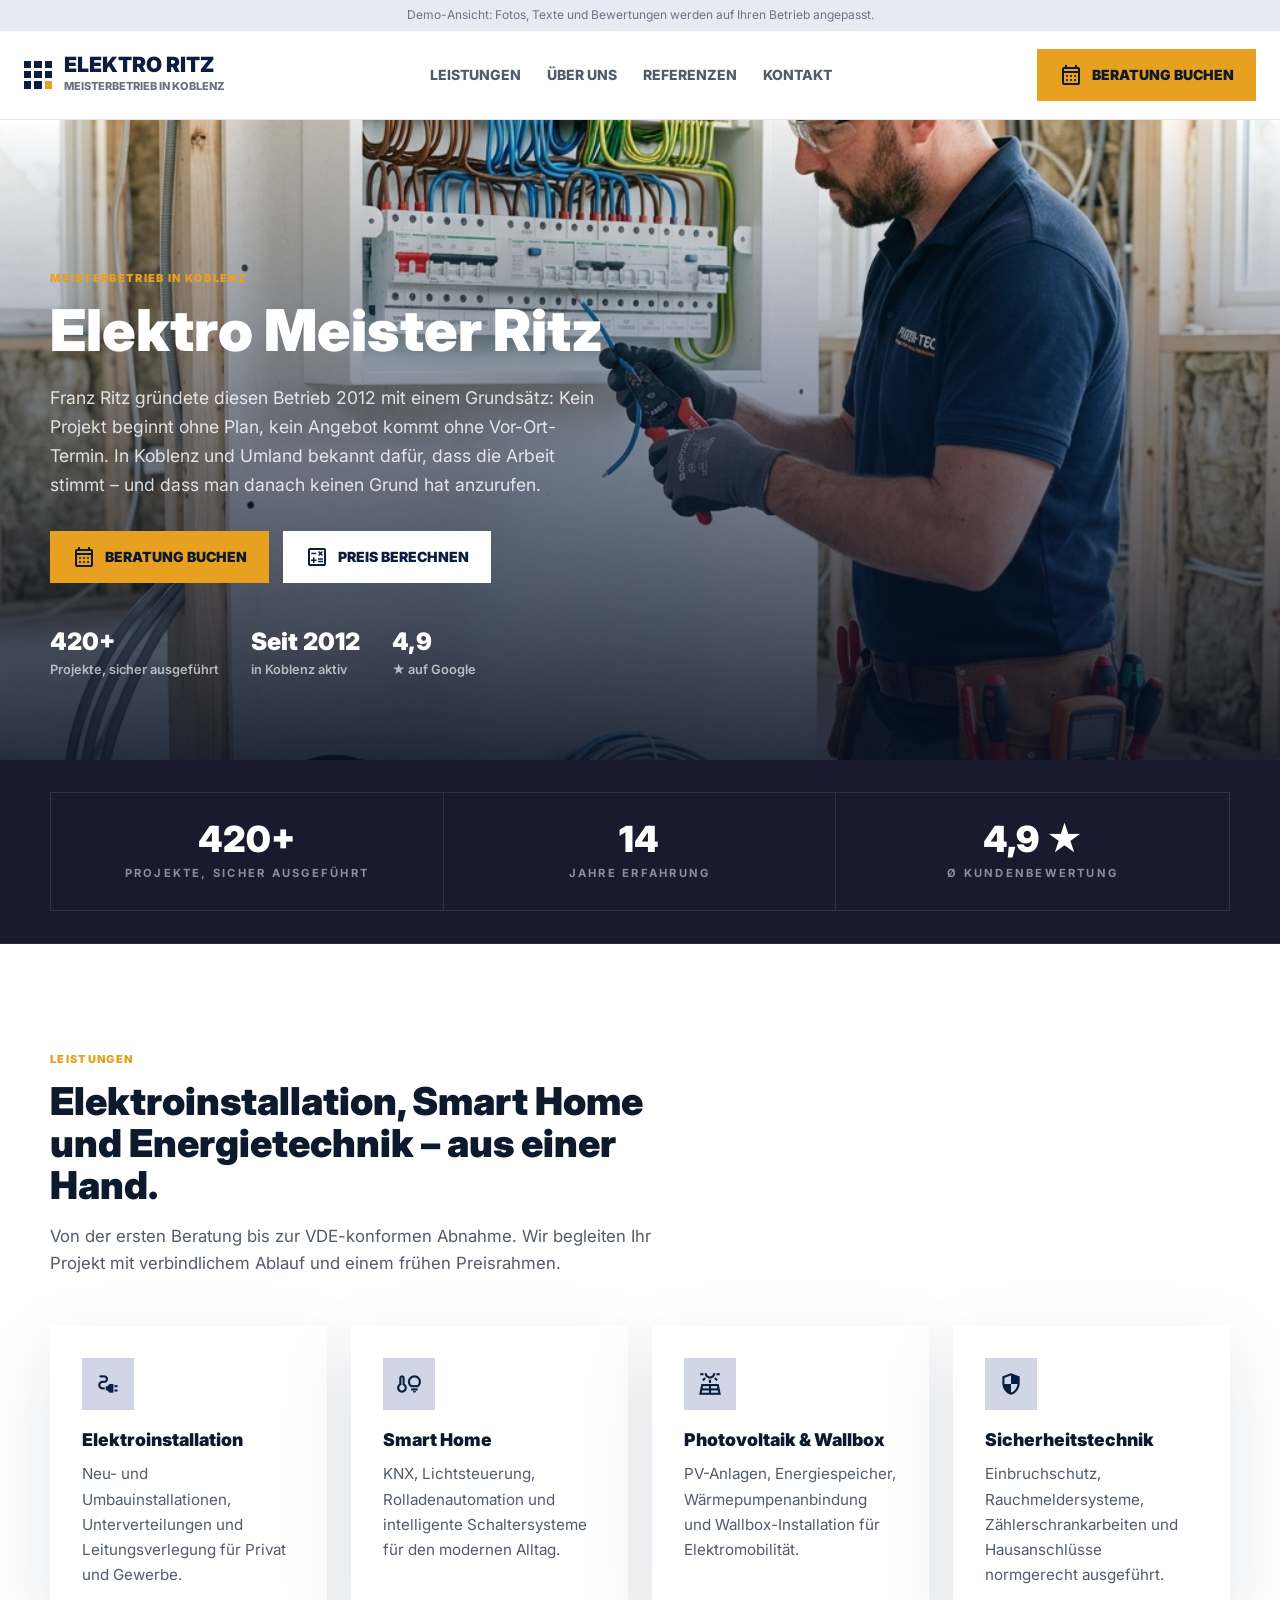
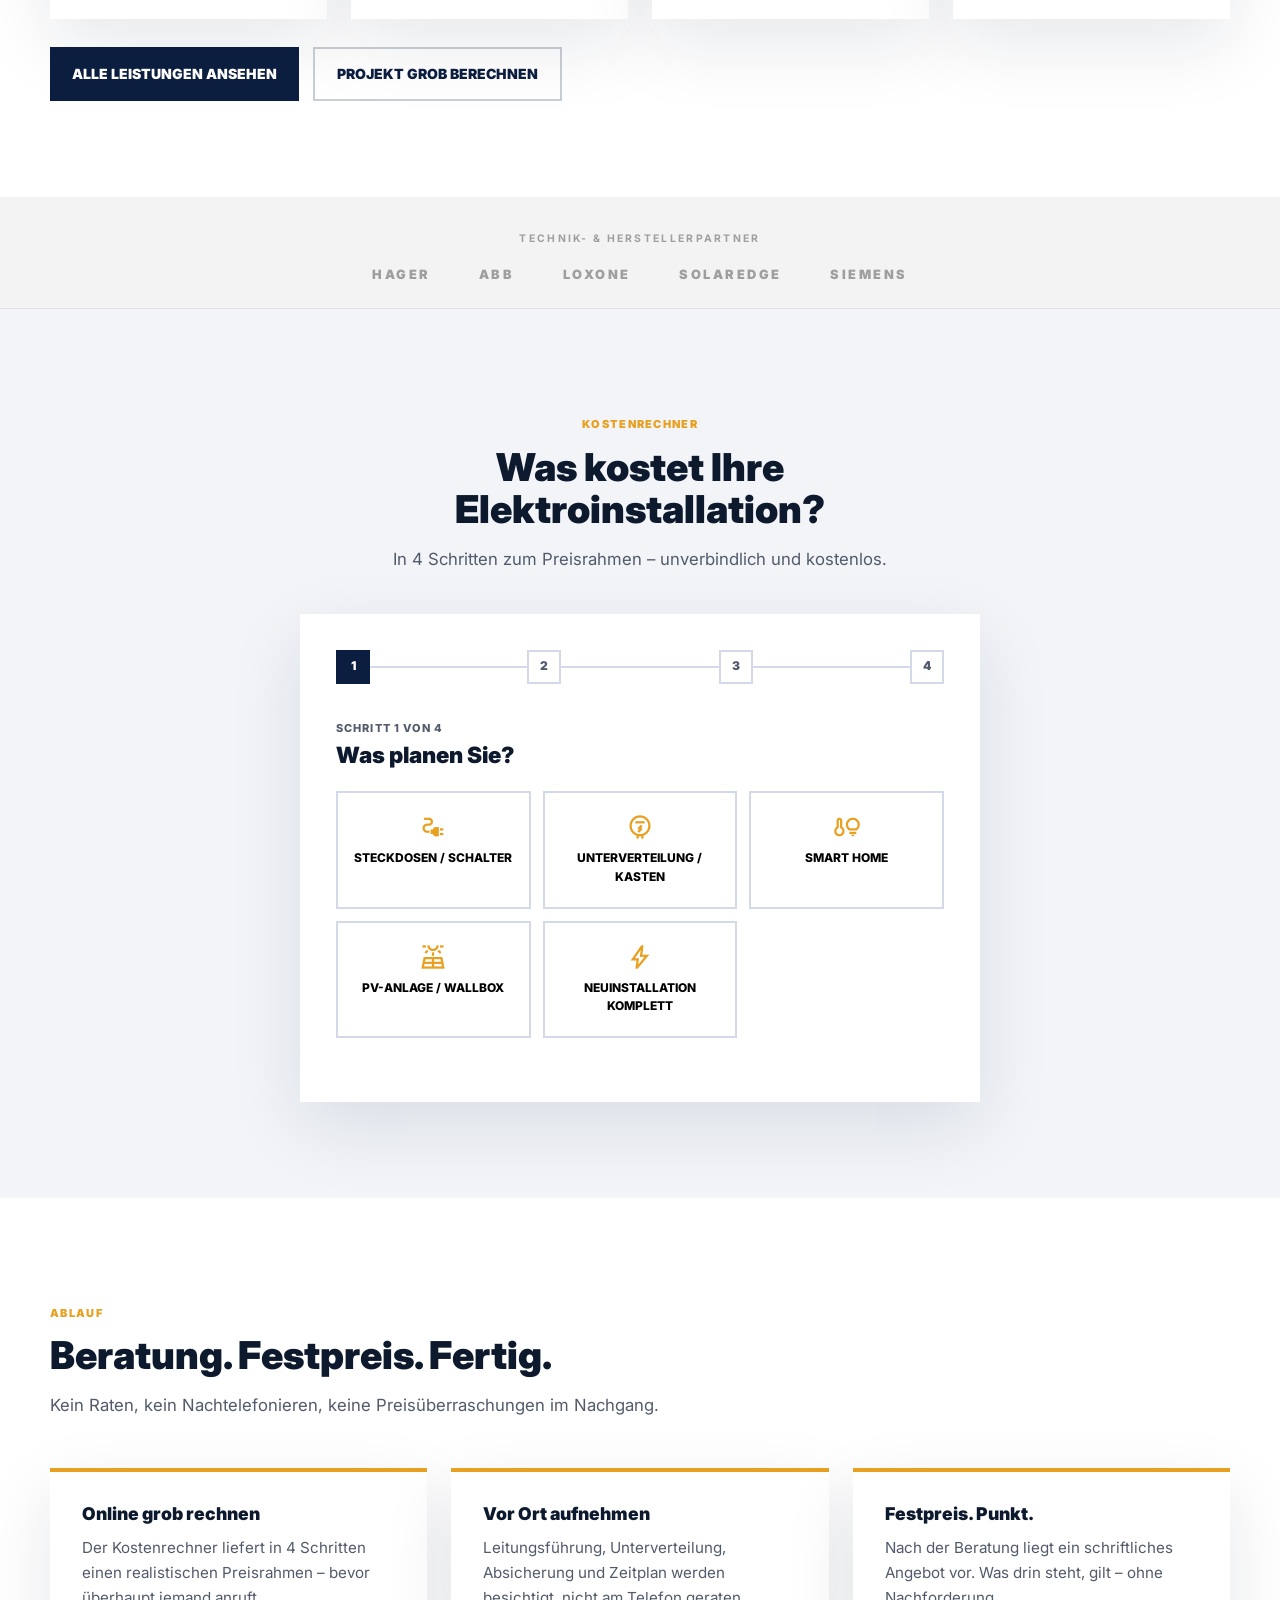
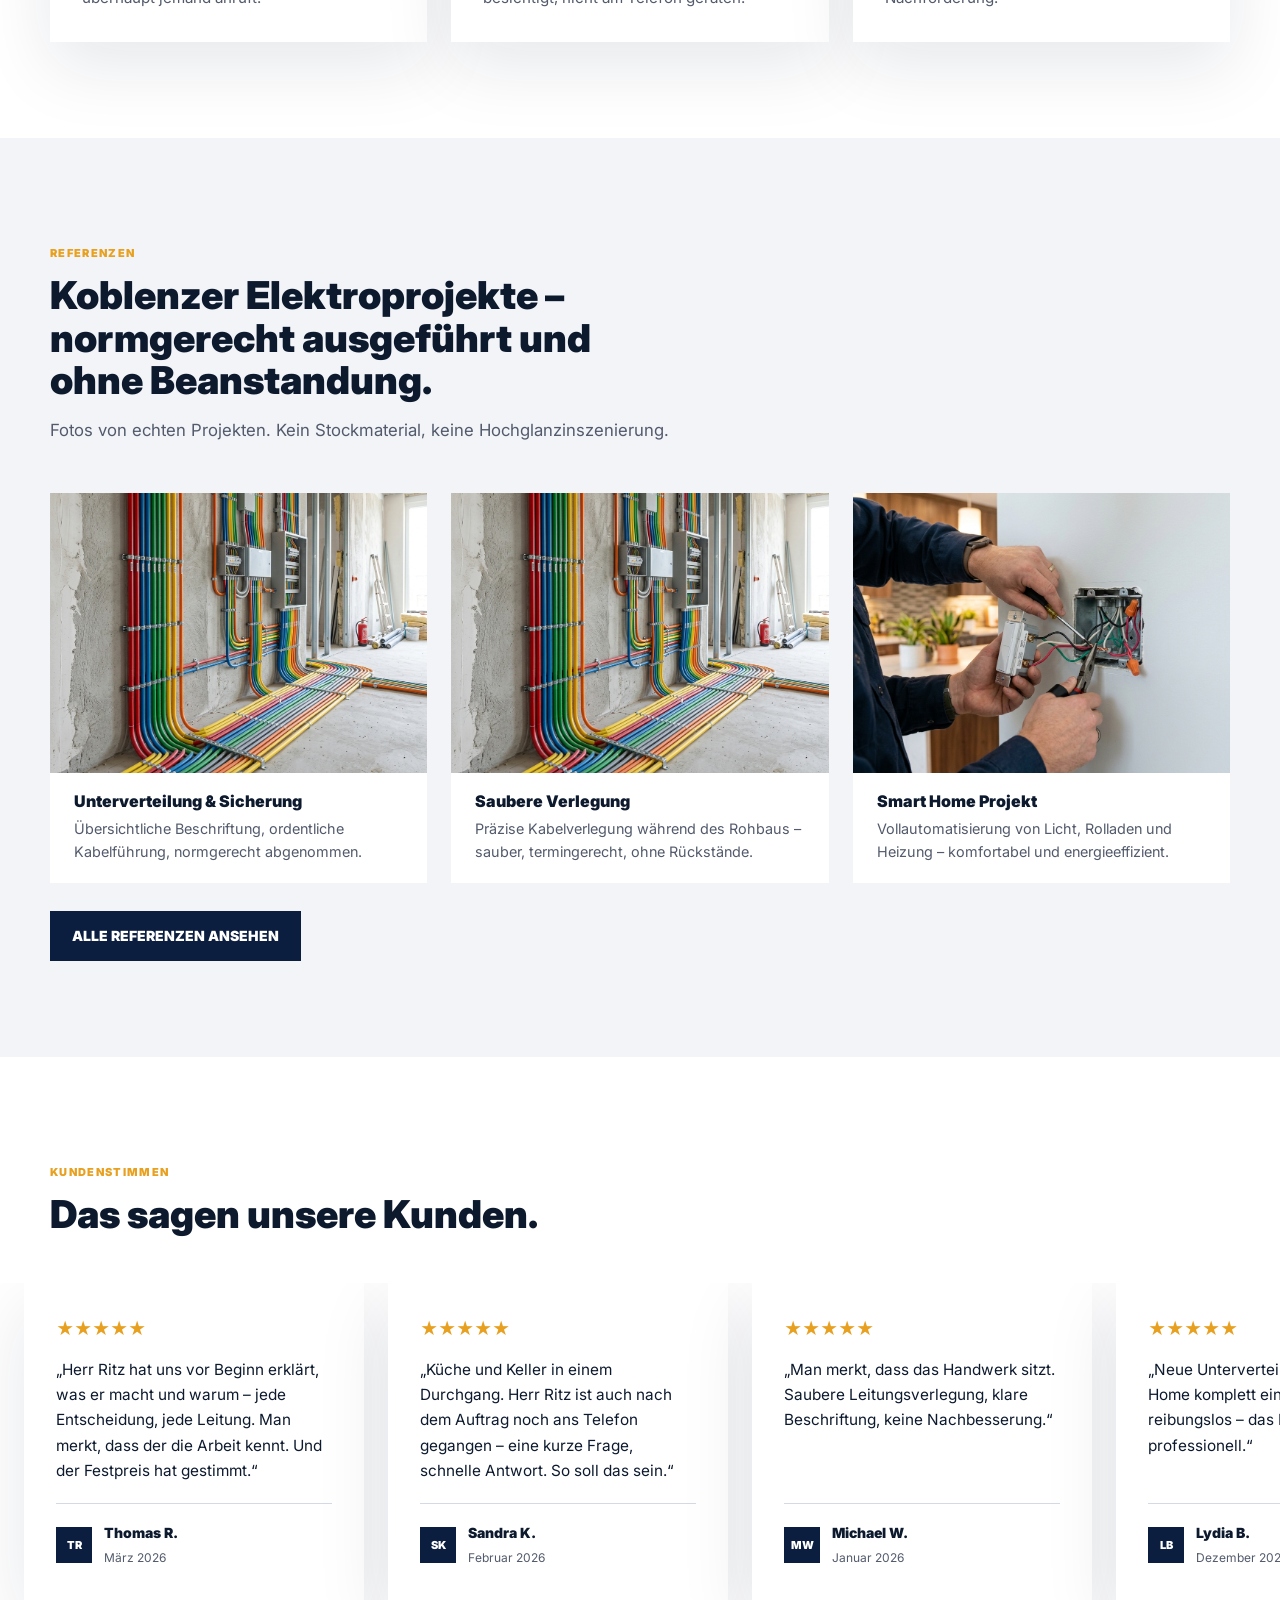
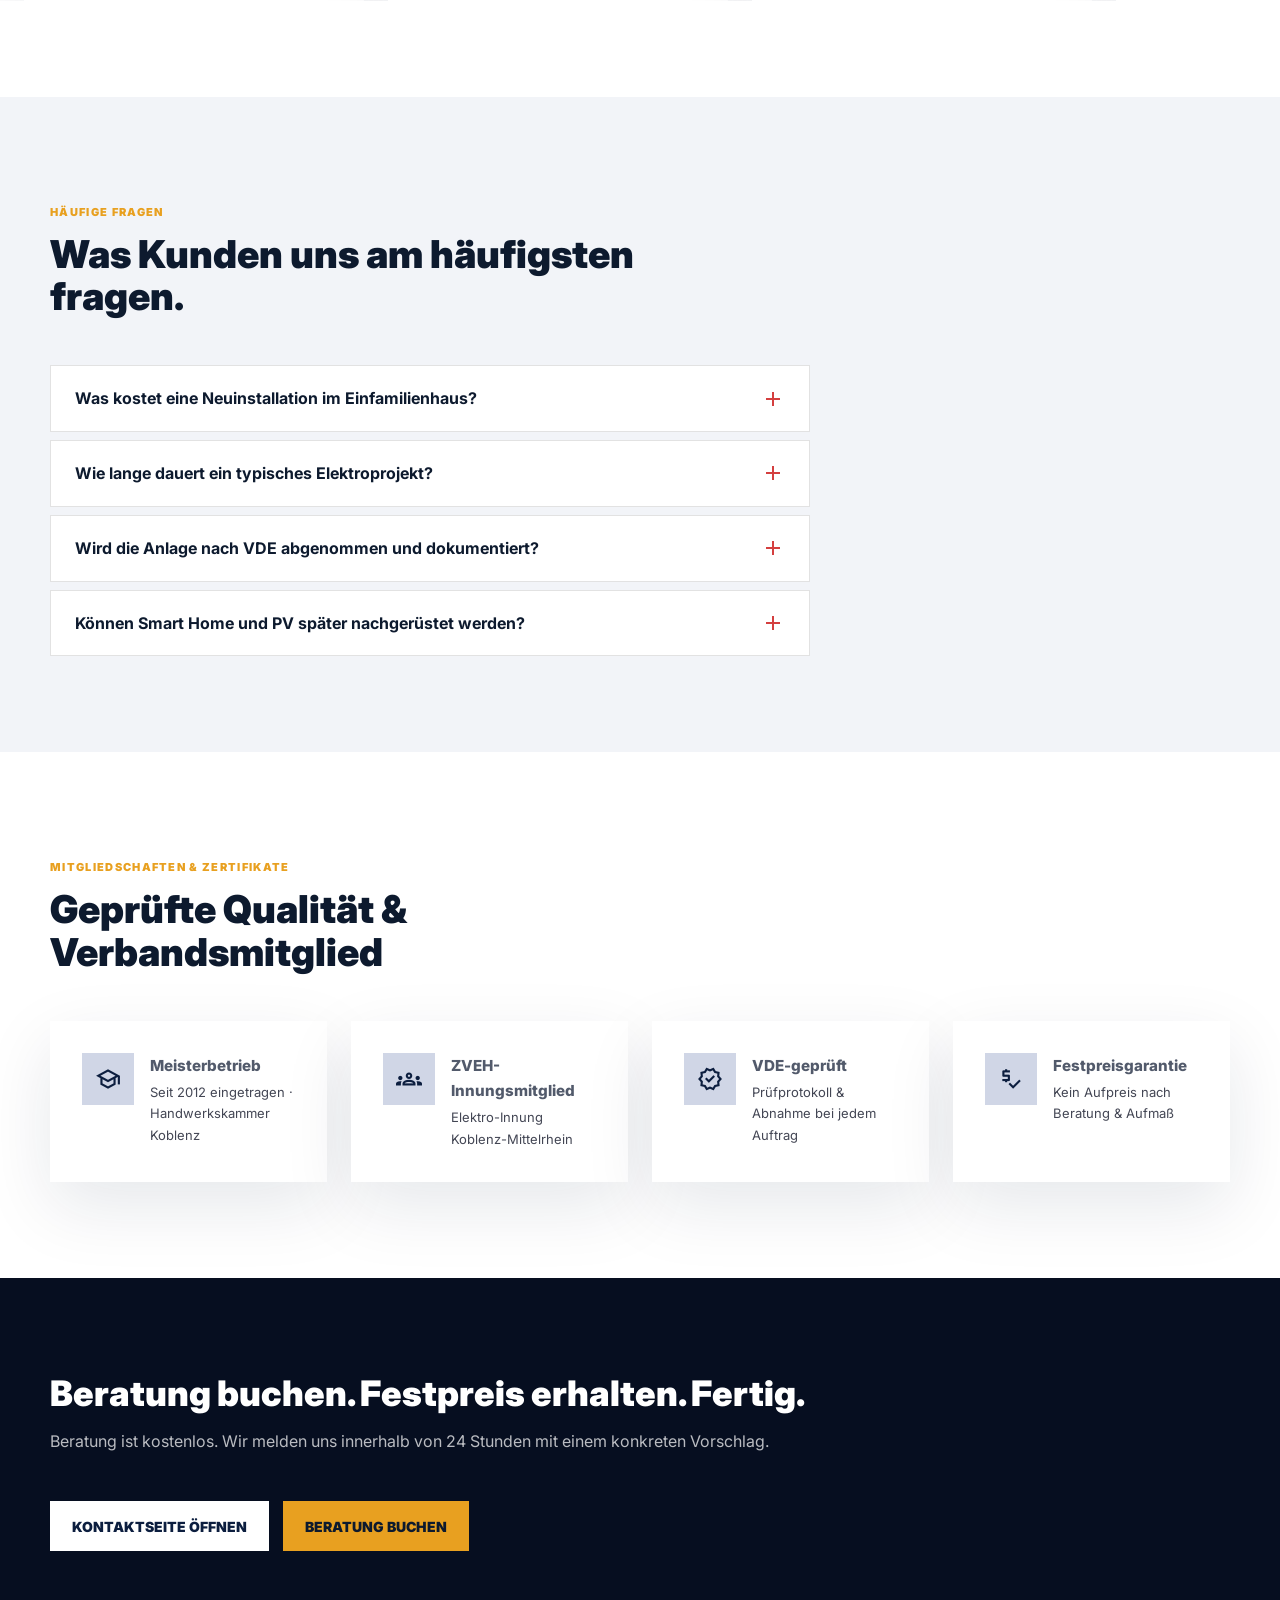
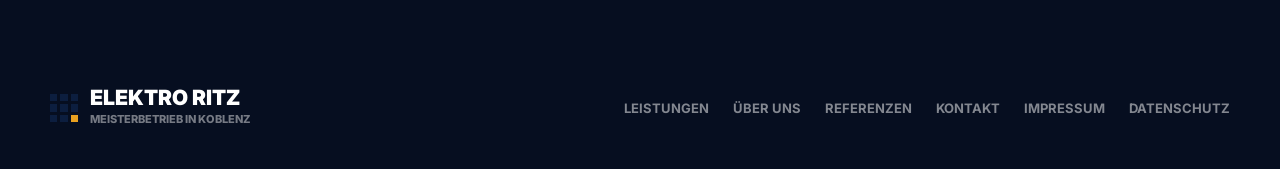
==== commit 1ae6495a: "Add Franz Ritz story, stats bar, tech partners, FAQ and certifications Gives Elektro Meister Ritz a " ====
--- a/index.html
+++ b/index.html
@@ -83,7 +83,7 @@
         <div class="hero-copy">
           <p class="eyebrow">Meisterbetrieb in Koblenz</p>
           <h1>Elektro Meister Ritz</h1>
-          <p class="hero-lead">Wer schon mal schlechte Elektroarbeit erlebt hat, wei&szlig;, worum es geht: unsichere Leitungen, &uuml;berlastete Sicherungen, Nachbesserungen ohne Ende. In Koblenz und Umland seit 2012 &ndash; ohne das.</p>
+          <p class="hero-lead">Franz Ritz gr&uuml;ndete diesen Betrieb 2012 mit einem Grunds&auml;tz: Kein Projekt beginnt ohne Plan, kein Angebot kommt ohne Vor-Ort-Termin. In Koblenz und Umland bekannt daf&uuml;r, dass die Arbeit stimmt &ndash; und dass man danach keinen Grund hat anzurufen.</p>
           <div class="hero-actions">
             <a class="button button-red" href="kontakt.html">
               <span class="material-symbols-outlined" aria-hidden="true">calendar_month</span>Beratung buchen
@@ -101,6 +101,26 @@
       </div>
     </section>
 
+    <!-- STATS BAR -->
+    <section class="section" style="padding: 2rem 0; background: #1a1a2e; border-bottom: 1px solid rgba(255,255,255,0.07);">
+      <div class="container">
+        <div class="grid-3" style="gap: 0; border: 1px solid rgba(255,255,255,0.1);">
+          <div style="display:flex; flex-direction:column; align-items:center; justify-content:center; padding: 1.75rem 1rem; border-right: 1px solid rgba(255,255,255,0.1);">
+            <span style="font-size: 2.25rem; font-weight: 900; color: #fff; line-height: 1;">420+</span>
+            <span style="font-size: 0.7rem; font-weight: 700; letter-spacing: 0.2em; text-transform: uppercase; color: rgba(255,255,255,0.5); margin-top: 0.5rem; text-align: center;">Projekte, sicher ausgef&uuml;hrt</span>
+          </div>
+          <div style="display:flex; flex-direction:column; align-items:center; justify-content:center; padding: 1.75rem 1rem; border-right: 1px solid rgba(255,255,255,0.1);">
+            <span style="font-size: 2.25rem; font-weight: 900; color: #fff; line-height: 1;">14</span>
+            <span style="font-size: 0.7rem; font-weight: 700; letter-spacing: 0.2em; text-transform: uppercase; color: rgba(255,255,255,0.5); margin-top: 0.5rem; text-align: center;">Jahre Erfahrung</span>
+          </div>
+          <div style="display:flex; flex-direction:column; align-items:center; justify-content:center; padding: 1.75rem 1rem;">
+            <span style="font-size: 2.25rem; font-weight: 900; color: #fff; line-height: 1;">4,9 &#9733;</span>
+            <span style="font-size: 0.7rem; font-weight: 700; letter-spacing: 0.2em; text-transform: uppercase; color: rgba(255,255,255,0.5); margin-top: 0.5rem; text-align: center;">&Oslash; Kundenbewertung</span>
+          </div>
+        </div>
+      </div>
+    </section>
+
     <section class="section section-white" id="leistungen">
       <div class="container">
         <div class="section-head">
@@ -133,6 +153,20 @@
         <div class="card-actions" style="margin-top: 28px;">
           <a class="button" href="leistungen.html">Alle Leistungen ansehen</a>
           <a class="button button-outline" href="#kostenrechner">Projekt grob berechnen</a>
+        </div>
+      </div>
+    </section>
+
+    <!-- TECH-PARTNER -->
+    <section class="section" style="padding: 1.5rem 0; background: #f3f3f3; border-bottom: 1px solid #e2e2e2;">
+      <div class="container">
+        <p style="font-size: 0.65rem; font-weight: 700; letter-spacing: 0.22em; text-transform: uppercase; color: rgba(0,0,0,0.35); text-align: center; margin-bottom: 1.1rem;">TECHNIK- &amp; HERSTELLERPARTNER</p>
+        <div style="display: flex; flex-wrap: wrap; justify-content: center; align-items: center; gap: 2rem 3rem;">
+          <span style="font-size: 0.8rem; font-weight: 900; letter-spacing: 0.2em; text-transform: uppercase; color: rgba(0,0,0,0.35);">HAGER</span>
+          <span style="font-size: 0.8rem; font-weight: 900; letter-spacing: 0.2em; text-transform: uppercase; color: rgba(0,0,0,0.35);">ABB</span>
+          <span style="font-size: 0.8rem; font-weight: 900; letter-spacing: 0.2em; text-transform: uppercase; color: rgba(0,0,0,0.35);">LOXONE</span>
+          <span style="font-size: 0.8rem; font-weight: 900; letter-spacing: 0.2em; text-transform: uppercase; color: rgba(0,0,0,0.35);">SOLAREDGE</span>
+          <span style="font-size: 0.8rem; font-weight: 900; letter-spacing: 0.2em; text-transform: uppercase; color: rgba(0,0,0,0.35);">SIEMENS</span>
         </div>
       </div>
     </section>
@@ -262,7 +296,7 @@
           <div class="reviews-scroll-set" id="reviewsScrollSet">
             <article class="card testimonial review-card">
               <div class="stars" aria-label="5 von 5 Sternen">★★★★★</div>
-              <p>&bdquo;Saubere Arbeit, p&uuml;nktlich und klar erkl&auml;rt. Wir wussten vor Beginn, was passiert und was es kostet.&ldquo;</p>
+              <p>&bdquo;Herr Ritz hat uns vor Beginn erkl&auml;rt, was er macht und warum &ndash; jede Entscheidung, jede Leitung. Man merkt, dass der die Arbeit kennt. Und der Festpreis hat gestimmt.&ldquo;</p>
               <div class="review-author">
                 <div class="review-avatar" aria-hidden="true">TR</div>
                 <div><strong>Thomas R.</strong><span>M&auml;rz 2026</span></div>
@@ -270,7 +304,7 @@
             </article>
             <article class="card testimonial review-card">
               <div class="stars" aria-label="5 von 5 Sternen">★★★★★</div>
-              <p>&bdquo;K&uuml;che und Keller wurden in einem Durchgang elektrifiziert. Der Festpreis wurde eingehalten.&ldquo;</p>
+              <p>&bdquo;K&uuml;che und Keller in einem Durchgang. Herr Ritz ist auch nach dem Auftrag noch ans Telefon gegangen &ndash; eine kurze Frage, schnelle Antwort. So soll das sein.&ldquo;</p>
               <div class="review-author">
                 <div class="review-avatar" aria-hidden="true">SK</div>
                 <div><strong>Sandra K.</strong><span>Februar 2026</span></div>
@@ -300,6 +334,94 @@
                 <div><strong>Peter H.</strong><span>November 2025</span></div>
               </div>
             </article>
+          </div>
+        </div>
+      </div>
+    </section>
+
+    <!-- FAQ -->
+    <section class="section section-soft" id="faq">
+      <div class="container">
+        <div class="section-head">
+          <p class="eyebrow">H&auml;ufige Fragen</p>
+          <h2>Was Kunden uns am h&auml;ufigsten fragen.</h2>
+        </div>
+        <div style="display: flex; flex-direction: column; gap: 0.5rem; max-width: 760px;">
+          <details style="background: #fff; border: 1px solid #e2e2e2;">
+            <summary style="padding: 1.25rem 1.5rem; cursor: pointer; font-weight: 700; font-size: 1rem; list-style: none; display: flex; justify-content: space-between; align-items: center;">
+              Was kostet eine Neuinstallation im Einfamilienhaus?
+              <span class="material-symbols-outlined" style="flex-shrink:0; color: #d43f3f;">add</span>
+            </summary>
+            <div style="padding: 0 1.5rem 1.25rem; font-size: 0.9375rem; line-height: 1.7; color: #434654;">
+              Eine vollst&auml;ndige Neuinstallation f&uuml;r ein Einfamilienhaus (ca. 150 m&sup2;) liegt je nach Ausstattungsgrad zwischen <strong>8.000 und 18.000 &euro;</strong>. Der Kostenrechner gibt einen ersten Richtwert &ndash; nach dem Vor-Ort-Termin erhalten Sie ein verbindliches Festpreisangebot.
+            </div>
+          </details>
+          <details style="background: #fff; border: 1px solid #e2e2e2;">
+            <summary style="padding: 1.25rem 1.5rem; cursor: pointer; font-weight: 700; font-size: 1rem; list-style: none; display: flex; justify-content: space-between; align-items: center;">
+              Wie lange dauert ein typisches Elektroprojekt?
+              <span class="material-symbols-outlined" style="flex-shrink:0; color: #d43f3f;">add</span>
+            </summary>
+            <div style="padding: 0 1.5rem 1.25rem; font-size: 0.9375rem; line-height: 1.7; color: #434654;">
+              Eine Unterverteilung oder Teilinstallation dauert <strong>1 bis 3 Werktage</strong>. Eine vollst&auml;ndige Neuinstallation im Rohbau kann 2 bis 4 Wochen in Anspruch nehmen, abh&auml;ngig von Haustyp und Ausstattung. Den genauen Zeitplan kommunizieren wir vor Beginn.
+            </div>
+          </details>
+          <details style="background: #fff; border: 1px solid #e2e2e2;">
+            <summary style="padding: 1.25rem 1.5rem; cursor: pointer; font-weight: 700; font-size: 1rem; list-style: none; display: flex; justify-content: space-between; align-items: center;">
+              Wird die Anlage nach VDE abgenommen und dokumentiert?
+              <span class="material-symbols-outlined" style="flex-shrink:0; color: #d43f3f;">add</span>
+            </summary>
+            <div style="padding: 0 1.5rem 1.25rem; font-size: 0.9375rem; line-height: 1.7; color: #434654;">
+              Ja &ndash; bei jedem Auftrag. VDE-Abnahme, Pr&uuml;fprotokoll und Schaltplan geh&ouml;ren zum Standard. Die Dokumentation wird dem Kunden nach Abschluss &uuml;bergeben, nicht nur auf Anfrage. Das ist nicht Kür, sondern Pflicht.
+            </div>
+          </details>
+          <details style="background: #fff; border: 1px solid #e2e2e2;">
+            <summary style="padding: 1.25rem 1.5rem; cursor: pointer; font-weight: 700; font-size: 1rem; list-style: none; display: flex; justify-content: space-between; align-items: center;">
+              K&ouml;nnen Smart Home und PV sp&auml;ter nachger&uuml;stet werden?
+              <span class="material-symbols-outlined" style="flex-shrink:0; color: #d43f3f;">add</span>
+            </summary>
+            <div style="padding: 0 1.5rem 1.25rem; font-size: 0.9375rem; line-height: 1.7; color: #434654;">
+              In vielen F&auml;llen ja &ndash; aber es ist sinnvoller, die Leitungsplanung von Anfang an darauf auszulegen. Wir besprechen beim Vor-Ort-Termin, ob eine Vorbereitung f&uuml;r sp&auml;tere Erweiterungen m&ouml;glich und wirtschaftlich sinnvoll ist.
+            </div>
+          </details>
+        </div>
+      </div>
+    </section>
+
+    <!-- ZERTIFIKATE & MITGLIEDSCHAFTEN -->
+    <section class="section section-white">
+      <div class="container">
+        <div class="section-head">
+          <p class="eyebrow">Mitgliedschaften &amp; Zertifikate</p>
+          <h2>Gepr&uuml;fte Qualit&auml;t &amp; Verbandsmitglied</h2>
+        </div>
+        <div class="grid-4">
+          <div class="card" style="display:flex; flex-direction:row; align-items:flex-start; gap:1rem;">
+            <span class="icon-box material-symbols-outlined" aria-hidden="true" style="flex-shrink:0;">school</span>
+            <div>
+              <p style="font-weight:800; margin-bottom:0.25rem;">Meisterbetrieb</p>
+              <p style="font-size:0.8125rem; color:#434654;">Seit 2012 eingetragen &middot; Handwerkskammer Koblenz</p>
+            </div>
+          </div>
+          <div class="card" style="display:flex; flex-direction:row; align-items:flex-start; gap:1rem;">
+            <span class="icon-box material-symbols-outlined" aria-hidden="true" style="flex-shrink:0;">groups</span>
+            <div>
+              <p style="font-weight:800; margin-bottom:0.25rem;">ZVEH-Innungsmitglied</p>
+              <p style="font-size:0.8125rem; color:#434654;">Elektro-Innung Koblenz-Mittelrhein</p>
+            </div>
+          </div>
+          <div class="card" style="display:flex; flex-direction:row; align-items:flex-start; gap:1rem;">
+            <span class="icon-box material-symbols-outlined" aria-hidden="true" style="flex-shrink:0;">verified</span>
+            <div>
+              <p style="font-weight:800; margin-bottom:0.25rem;">VDE-gepr&uuml;ft</p>
+              <p style="font-size:0.8125rem; color:#434654;">Pr&uuml;fprotokoll &amp; Abnahme bei jedem Auftrag</p>
+            </div>
+          </div>
+          <div class="card" style="display:flex; flex-direction:row; align-items:flex-start; gap:1rem;">
+            <span class="icon-box material-symbols-outlined" aria-hidden="true" style="flex-shrink:0;">price_check</span>
+            <div>
+              <p style="font-weight:800; margin-bottom:0.25rem;">Festpreisgarantie</p>
+              <p style="font-size:0.8125rem; color:#434654;">Kein Aufpreis nach Beratung &amp; Aufma&szlig;</p>
+            </div>
           </div>
         </div>
       </div>
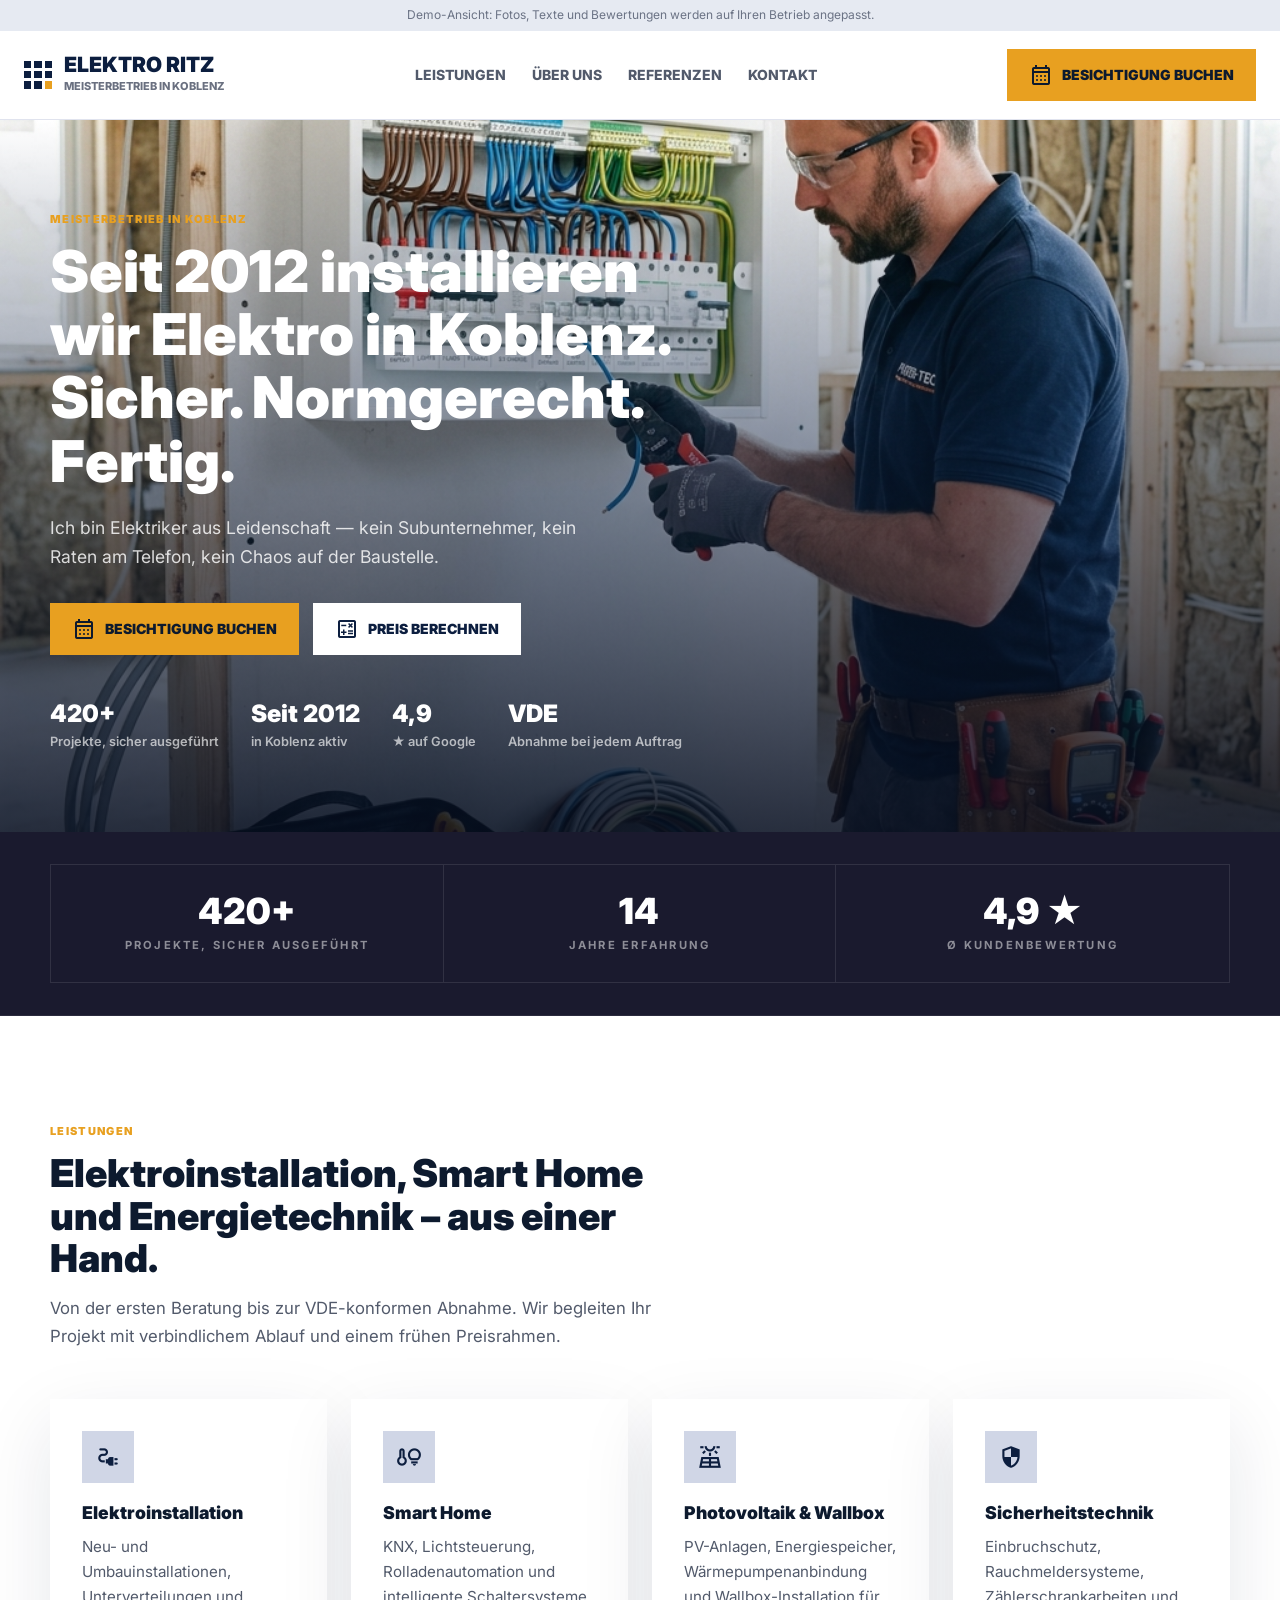
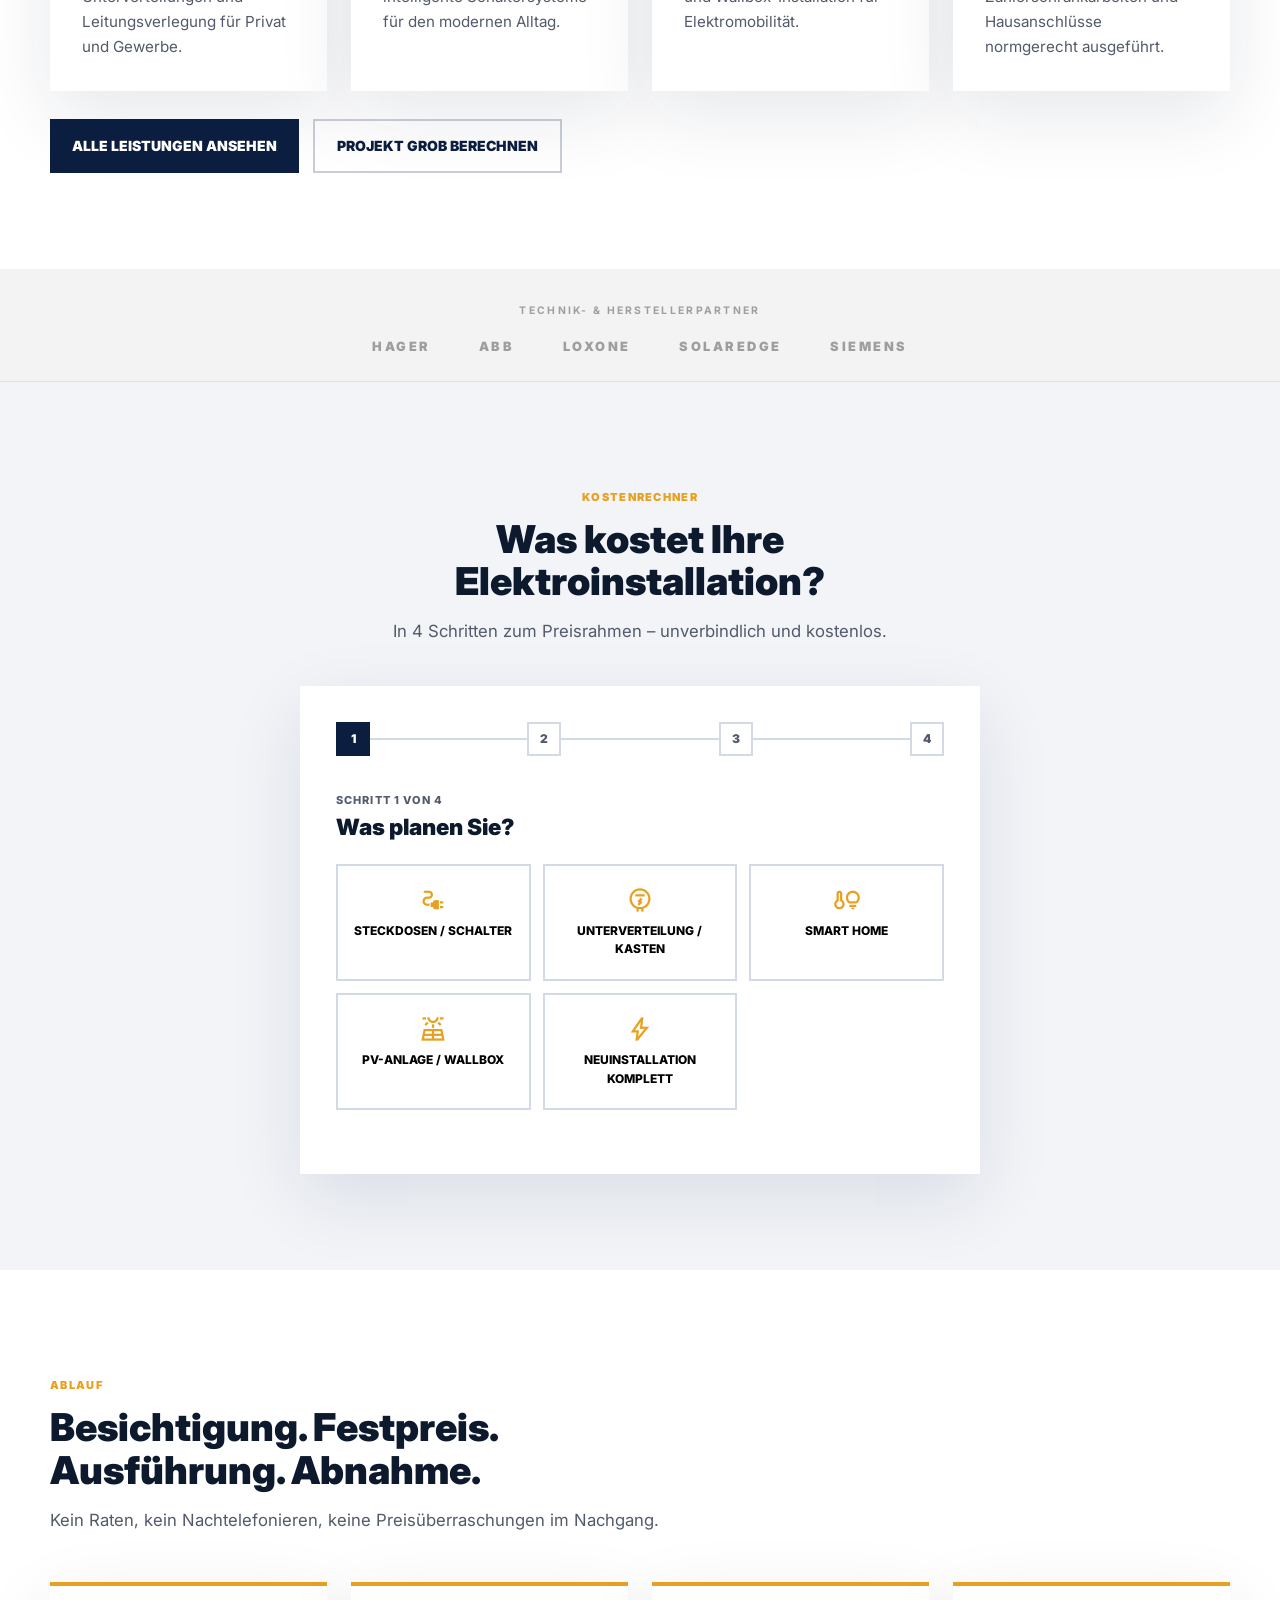
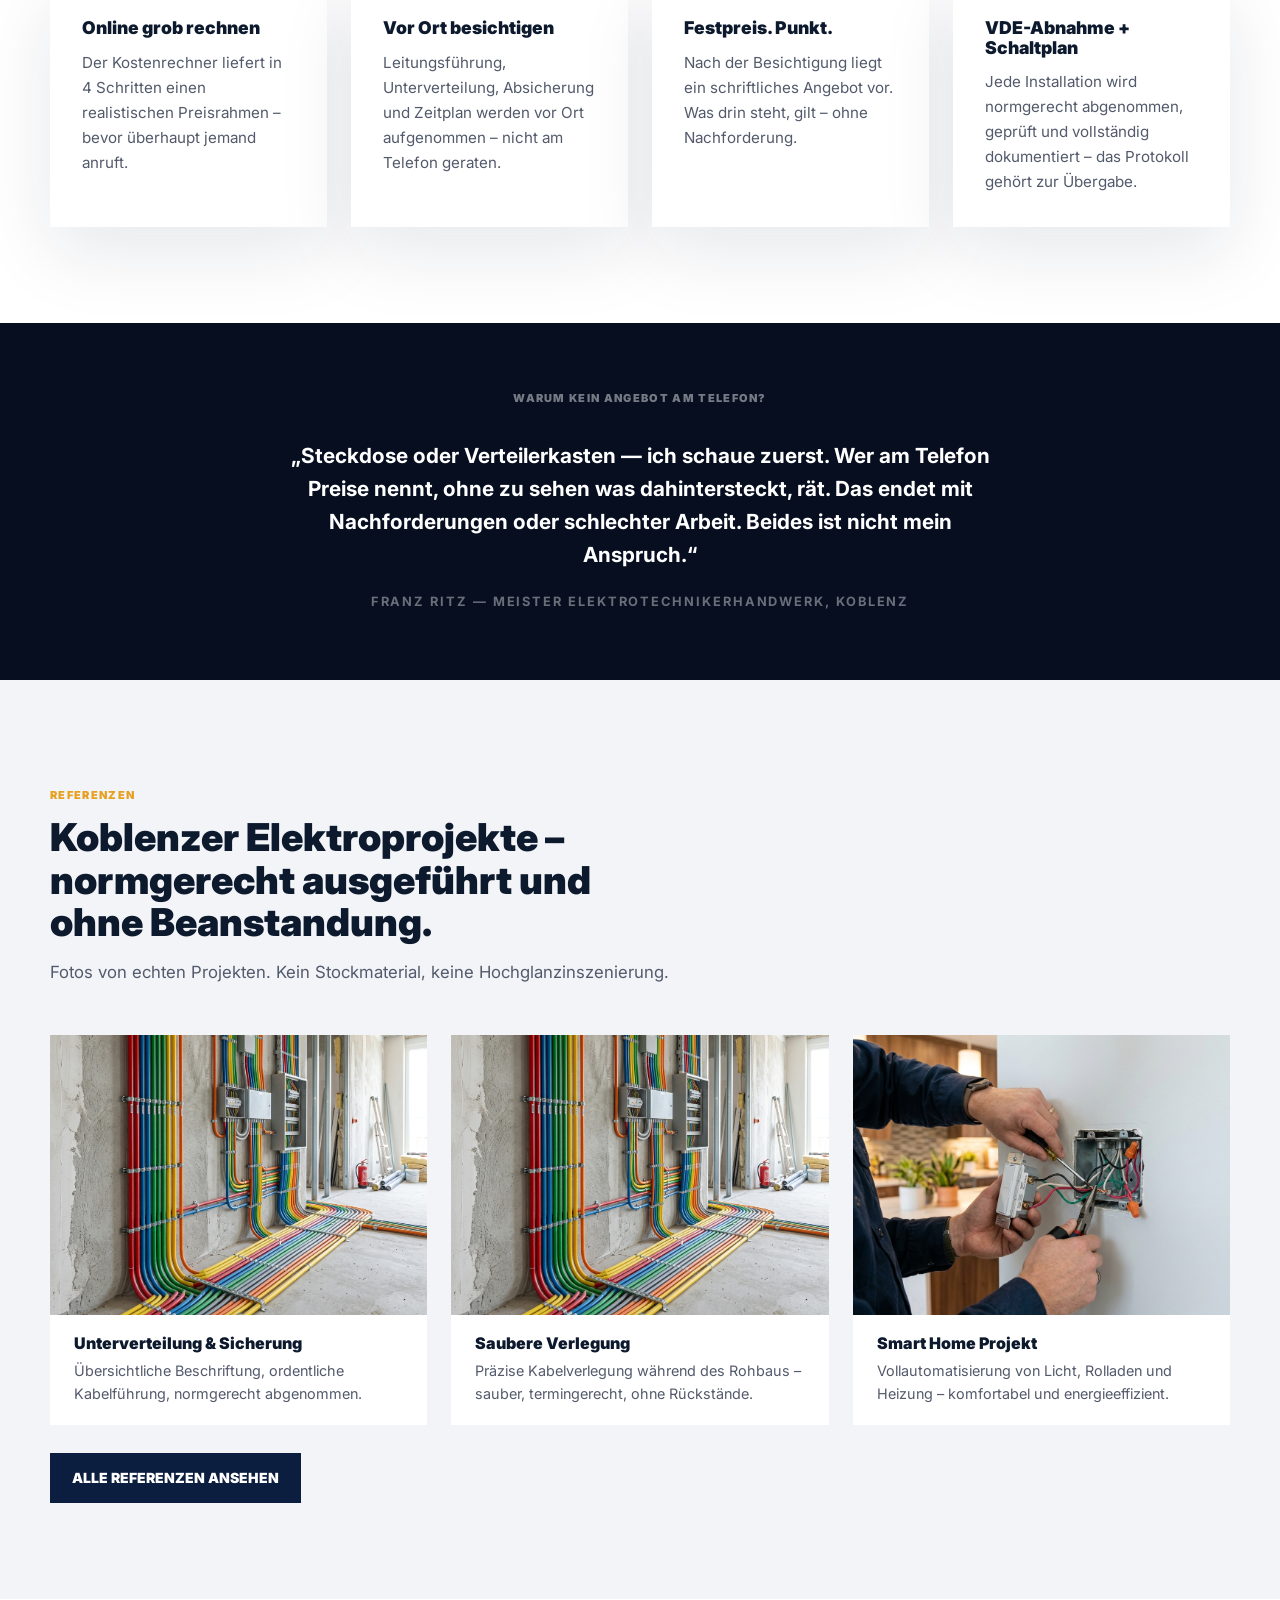
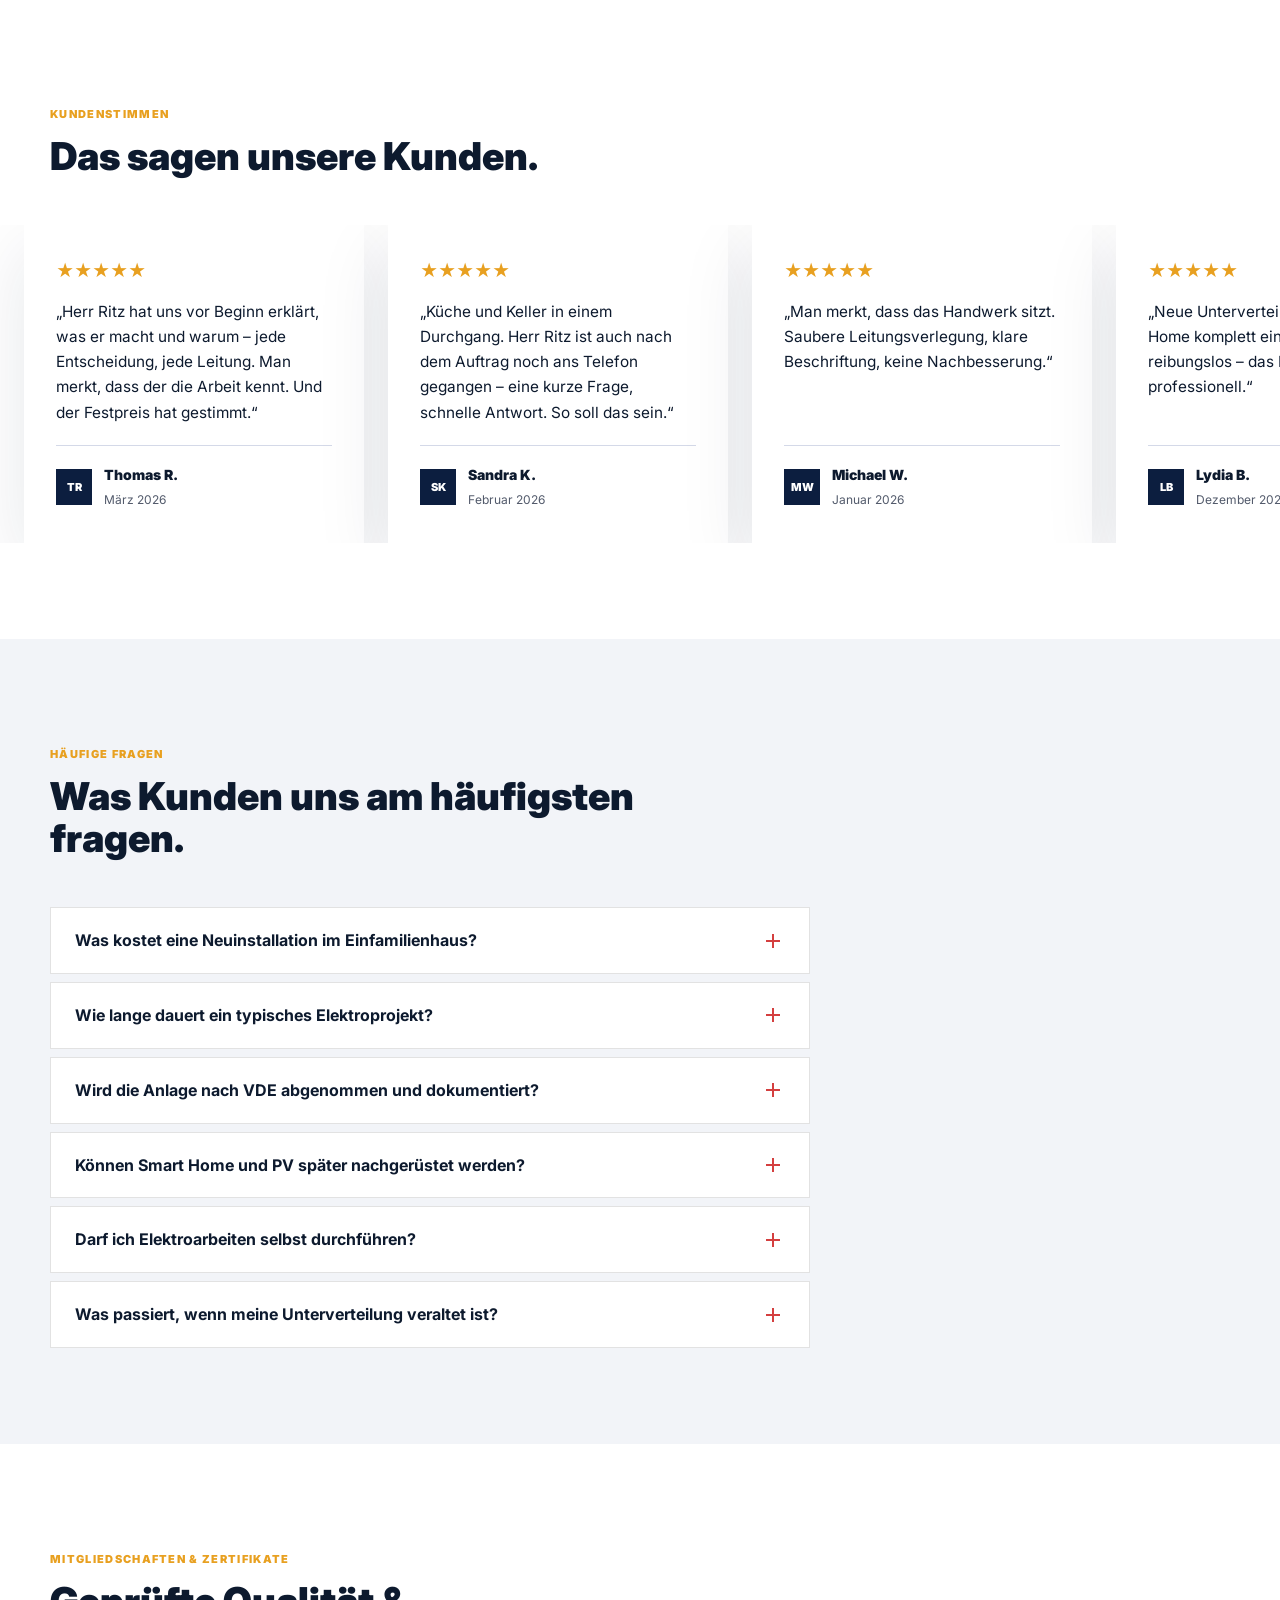
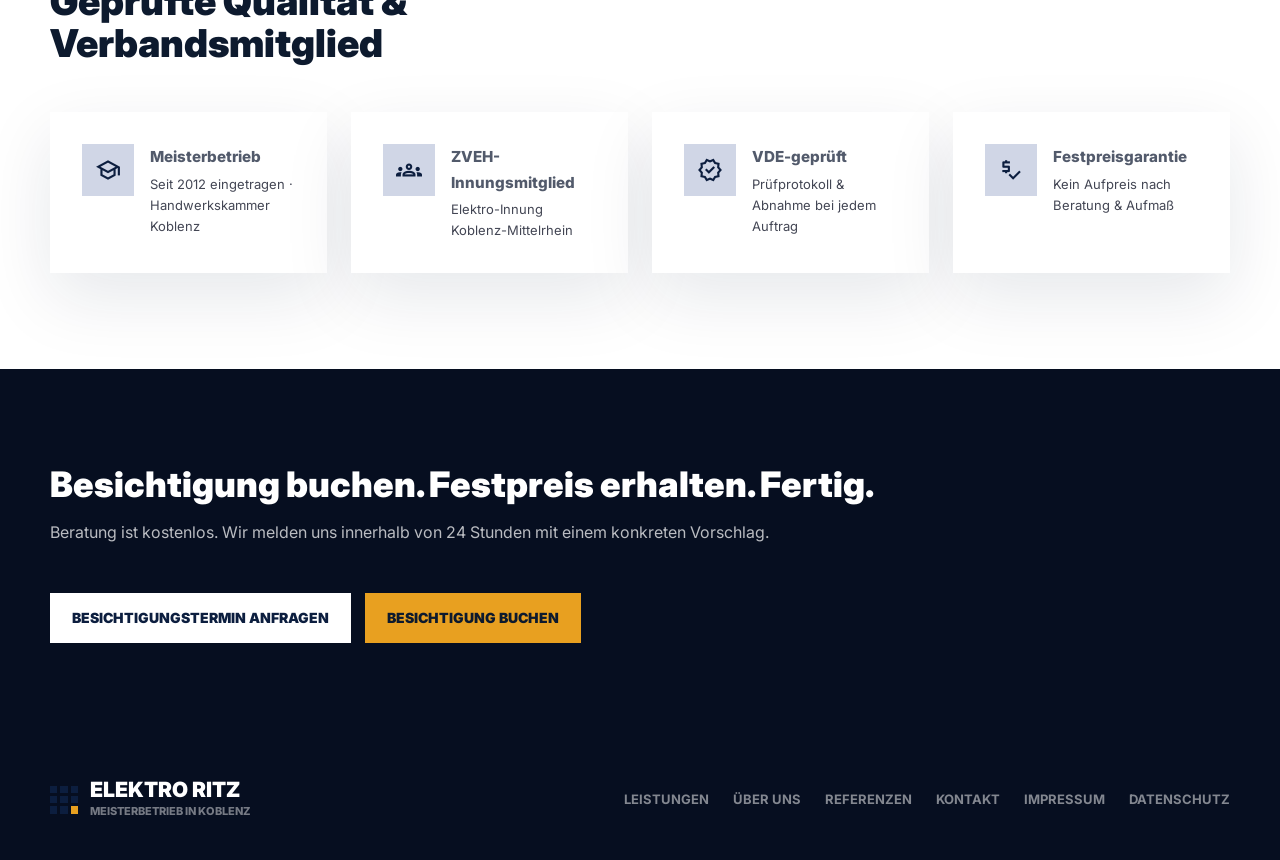
==== commit a450f334: "Improve demo site: Calendly CTAs, calculator rework, storyline & trust content - Replace all Beratun" ====
--- a/index.html
+++ b/index.html
@@ -53,8 +53,8 @@
         <a href="kontakt.html">Kontakt</a>
       </div>
       <div class="nav-actions">
-        <a class="button button-red" href="kontakt.html">
-          <span class="material-symbols-outlined" aria-hidden="true">calendar_month</span>Beratung buchen
+        <a class="button button-red" href="https://calendly.com/elektro-ritz-koblenz/beratung" target="_blank" rel="noopener noreferrer">
+          <span class="material-symbols-outlined" aria-hidden="true">calendar_month</span>Besichtigung buchen
         </a>
       </div>
       <button class="nav-toggle" id="nav-toggle" type="button" aria-controls="mobile-menu" aria-expanded="false" aria-label="Men&uuml; &ouml;ffnen">
@@ -67,7 +67,7 @@
       <a href="ueber-uns.html">&Uuml;ber uns</a>
       <a href="referenzen.html">Referenzen</a>
       <a href="kontakt.html">Kontakt</a>
-      <a class="button button-red" href="kontakt.html">Beratung buchen</a>
+      <a class="button button-red" href="https://calendly.com/elektro-ritz-koblenz/beratung" target="_blank" rel="noopener noreferrer">Besichtigung buchen</a>
     </div>
   </header>
 
@@ -82,11 +82,11 @@
       <div class="container hero-inner">
         <div class="hero-copy">
           <p class="eyebrow">Meisterbetrieb in Koblenz</p>
-          <h1>Elektro Meister Ritz</h1>
-          <p class="hero-lead">Franz Ritz gr&uuml;ndete diesen Betrieb 2012 mit einem Grunds&auml;tz: Kein Projekt beginnt ohne Plan, kein Angebot kommt ohne Vor-Ort-Termin. In Koblenz und Umland bekannt daf&uuml;r, dass die Arbeit stimmt &ndash; und dass man danach keinen Grund hat anzurufen.</p>
+          <h1>Seit 2012 installieren wir Elektro in Koblenz. Sicher. Normgerecht. Fertig.</h1>
+          <p class="hero-lead">Ich bin Elektriker aus Leidenschaft &mdash; kein Subunternehmer, kein Raten am Telefon, kein Chaos auf der Baustelle.</p>
           <div class="hero-actions">
-            <a class="button button-red" href="kontakt.html">
-              <span class="material-symbols-outlined" aria-hidden="true">calendar_month</span>Beratung buchen
+            <a class="button button-red" href="https://calendly.com/elektro-ritz-koblenz/beratung" target="_blank" rel="noopener noreferrer">
+              <span class="material-symbols-outlined" aria-hidden="true">calendar_month</span>Besichtigung buchen
             </a>
             <a class="button button-light" href="#kostenrechner">
               <span class="material-symbols-outlined" aria-hidden="true">calculate</span>Preis berechnen
@@ -96,6 +96,7 @@
             <div class="trust-item"><strong>420+</strong><span>Projekte, sicher ausgef&uuml;hrt</span></div>
             <div class="trust-item"><strong>Seit 2012</strong><span>in Koblenz aktiv</span></div>
             <div class="trust-item"><strong>4,9</strong><span>&#9733; auf Google</span></div>
+            <div class="trust-item"><strong>VDE</strong><span>Abnahme bei jedem Auftrag</span></div>
           </div>
         </div>
       </div>
@@ -196,12 +197,12 @@
             </div>
             <div id="calcStep2" style="display:none">
               <p class="wizard-step-label">Schritt 2 von 4</p>
-              <h3 class="wizard-step-title">Wohnfl&auml;che &amp; Ausstattung</h3>
-              <label class="wizard-input-label" for="wizFlaeche">Wohnfl&auml;che / Projektgr&ouml;&szlig;e in m&sup2;</label>
-              <input id="wizFlaeche" class="wizard-input" type="number" min="1" max="2000" placeholder="z.B. 120">
-              <p class="wizard-input-label" style="margin-top:20px; margin-bottom:10px;">Ausstattungslevel</p>
-              <div class="wizard-mat-grid" id="calcMaterialCards"></div>
-              <p id="calcStep2Error" class="wizard-error">Bitte Wohnfl&auml;che eingeben und Ausstattungslevel w&auml;hlen.</p>
+              <h3 class="wizard-step-title">Projekttyp &amp; Umfang</h3>
+              <p class="wizard-input-label" style="margin-bottom:10px;">Projekttyp</p>
+              <div class="wizard-mat-grid" id="calcProjektTypCards"></div>
+              <p class="wizard-input-label" style="margin-top:20px; margin-bottom:6px;">Anzahl R&auml;ume oder Schaltpunkte: <strong id="wizUnitsLabel">5</strong></p>
+              <input id="wizUnits" type="range" min="1" max="20" value="5" style="width:100%; accent-color:#d43f3f; cursor:pointer; margin-top:4px;">
+              <p id="calcStep2Error" class="wizard-error">Bitte Projekttyp w&auml;hlen.</p>
             </div>
             <div id="calcStep3" style="display:none">
               <p class="wizard-step-label">Schritt 3 von 4</p>
@@ -218,8 +219,8 @@
                 <p class="wizard-price-output" id="wizPriceOutput">&ndash;</p>
                 <p class="wizard-price-note">Unverbindlich &middot; inkl. Material &amp; Arbeit &middot; Festpreis nach Beratung</p>
               </div>
-              <a class="button button-red" style="width:100%;justify-content:center;margin-bottom:10px;" href="kontakt.html">
-                <span class="material-symbols-outlined" aria-hidden="true">calendar_month</span>Beratungstermin buchen
+              <a class="button button-red" style="width:100%;justify-content:center;margin-bottom:10px;" href="https://calendly.com/elektro-ritz-koblenz/beratung" target="_blank" rel="noopener noreferrer">
+                <span class="material-symbols-outlined" aria-hidden="true">calendar_month</span>Besichtigungstermin buchen
               </a>
               <button id="calcReset" class="wizard-reset">&#8592; Neu berechnen</button>
             </div>
@@ -237,23 +238,37 @@
       <div class="container">
         <div class="section-head">
           <p class="eyebrow">Ablauf</p>
-          <h2>Beratung. Festpreis. Fertig.</h2>
+          <h2>Besichtigung. Festpreis. Ausf&uuml;hrung. Abnahme.</h2>
           <p>Kein Raten, kein Nachtelefonieren, keine Preisüberraschungen im Nachgang.</p>
         </div>
-        <div class="grid-3 steps">
+        <div class="grid-4 steps">
           <article class="card step-card">
             <h3>Online grob rechnen</h3>
             <p>Der Kostenrechner liefert in 4 Schritten einen realistischen Preisrahmen &ndash; bevor &uuml;berhaupt jemand anruft.</p>
           </article>
           <article class="card step-card">
-            <h3>Vor Ort aufnehmen</h3>
-            <p>Leitungsf&uuml;hrung, Unterverteilung, Absicherung und Zeitplan werden besichtigt, nicht am Telefon geraten.</p>
+            <h3>Vor Ort besichtigen</h3>
+            <p>Leitungsf&uuml;hrung, Unterverteilung, Absicherung und Zeitplan werden vor Ort aufgenommen &ndash; nicht am Telefon geraten.</p>
           </article>
           <article class="card step-card">
             <h3>Festpreis. Punkt.</h3>
-            <p>Nach der Beratung liegt ein schriftliches Angebot vor. Was drin steht, gilt &ndash; ohne Nachforderung.</p>
-          </article>
-        </div>
+            <p>Nach der Besichtigung liegt ein schriftliches Angebot vor. Was drin steht, gilt &ndash; ohne Nachforderung.</p>
+          </article>
+          <article class="card step-card">
+            <h3>VDE-Abnahme + Schaltplan</h3>
+            <p>Jede Installation wird normgerecht abgenommen, gepr&uuml;ft und vollst&auml;ndig dokumentiert &ndash; das Protokoll geh&ouml;rt zur &Uuml;bergabe.</p>
+          </article>
+        </div>
+      </div>
+    </section>
+
+    <section class="section section-dark" style="padding: 3.5rem 0;">
+      <div class="container" style="max-width: 720px; text-align: center;">
+        <p class="eyebrow" style="color: rgba(255,255,255,0.45);">Warum kein Angebot am Telefon?</p>
+        <blockquote style="font-size: 1.3rem; font-weight: 700; color: #fff; line-height: 1.6; margin: 1.25rem 0; font-style: normal; border: none; padding: 0;">
+          &bdquo;Steckdose oder Verteilerkasten &mdash; ich schaue zuerst. Wer am Telefon Preise nennt, ohne zu sehen was dahintersteckt, r&auml;t. Das endet mit Nachforderungen oder schlechter Arbeit. Beides ist nicht mein Anspruch.&ldquo;
+        </blockquote>
+        <p style="font-size: 0.8rem; font-weight: 700; letter-spacing: 0.15em; text-transform: uppercase; color: rgba(255,255,255,0.4);">Franz Ritz &mdash; Meister Elektrotechnikerhandwerk, Koblenz</p>
       </div>
     </section>
 
@@ -383,6 +398,24 @@
               In vielen F&auml;llen ja &ndash; aber es ist sinnvoller, die Leitungsplanung von Anfang an darauf auszulegen. Wir besprechen beim Vor-Ort-Termin, ob eine Vorbereitung f&uuml;r sp&auml;tere Erweiterungen m&ouml;glich und wirtschaftlich sinnvoll ist.
             </div>
           </details>
+          <details style="background: #fff; border: 1px solid #e2e2e2;">
+            <summary style="padding: 1.25rem 1.5rem; cursor: pointer; font-weight: 700; font-size: 1rem; list-style: none; display: flex; justify-content: space-between; align-items: center;">
+              Darf ich Elektroarbeiten selbst durchf&uuml;hren?
+              <span class="material-symbols-outlined" style="flex-shrink:0; color: #d43f3f;">add</span>
+            </summary>
+            <div style="padding: 0 1.5rem 1.25rem; font-size: 0.9375rem; line-height: 1.7; color: #434654;">
+              F&uuml;r alles hinter der Unterverteilung &ndash; also Leitungen, Schalter, Sicherungen, Anschl&uuml;sse &ndash; ist ein eingetragener Elektrobetrieb gesetzlich vorgeschrieben. Kleinigkeiten wie den Austausch einer Steckdose im gleichen Stromkreis sind in Eigenregie m&ouml;glich, aber sobald es in den Z&auml;hlerschrank oder an neue Leitungen geht, ist der Meisterbetrieb keine Empfehlung, sondern Pflicht.
+            </div>
+          </details>
+          <details style="background: #fff; border: 1px solid #e2e2e2;">
+            <summary style="padding: 1.25rem 1.5rem; cursor: pointer; font-weight: 700; font-size: 1rem; list-style: none; display: flex; justify-content: space-between; align-items: center;">
+              Was passiert, wenn meine Unterverteilung veraltet ist?
+              <span class="material-symbols-outlined" style="flex-shrink:0; color: #d43f3f;">add</span>
+            </summary>
+            <div style="padding: 0 1.5rem 1.25rem; font-size: 0.9375rem; line-height: 1.7; color: #434654;">
+              Viele Unterverteilungen aus den 1970er bis 1990er Jahren entsprechen nicht mehr dem aktuellen VDE-Standard &ndash; fehlende FI-Schutzschalter, unterdimensionierte Leitungen oder keine Beschriftung sind typische Befunde. Beim Vor-Ort-Termin prüfen wir den Zustand und nennen Ihnen einen konkreten Handlungsbedarf. Eine Nachr&uuml;stung ist oft weniger aufwändig als bef&uuml;rchtet.
+            </div>
+          </details>
         </div>
       </div>
     </section>
@@ -430,12 +463,12 @@
     <section class="section section-dark">
       <div class="container cta-band">
         <div>
-          <h2>Beratung buchen. Festpreis erhalten. Fertig.</h2>
+          <h2>Besichtigung buchen. Festpreis erhalten. Fertig.</h2>
           <p>Beratung ist kostenlos. Wir melden uns innerhalb von 24 Stunden mit einem konkreten Vorschlag.</p>
         </div>
         <div class="cta-actions">
-          <a class="button button-light" href="kontakt.html">Kontaktseite &ouml;ffnen</a>
-          <a class="button button-red" href="kontakt.html">Beratung buchen</a>
+          <a class="button button-light" href="https://calendly.com/elektro-ritz-koblenz/beratung" target="_blank" rel="noopener noreferrer">Besichtigungstermin anfragen</a>
+          <a class="button button-red" href="https://calendly.com/elektro-ritz-koblenz/beratung" target="_blank" rel="noopener noreferrer">Besichtigung buchen</a>
         </div>
       </div>
     </section>
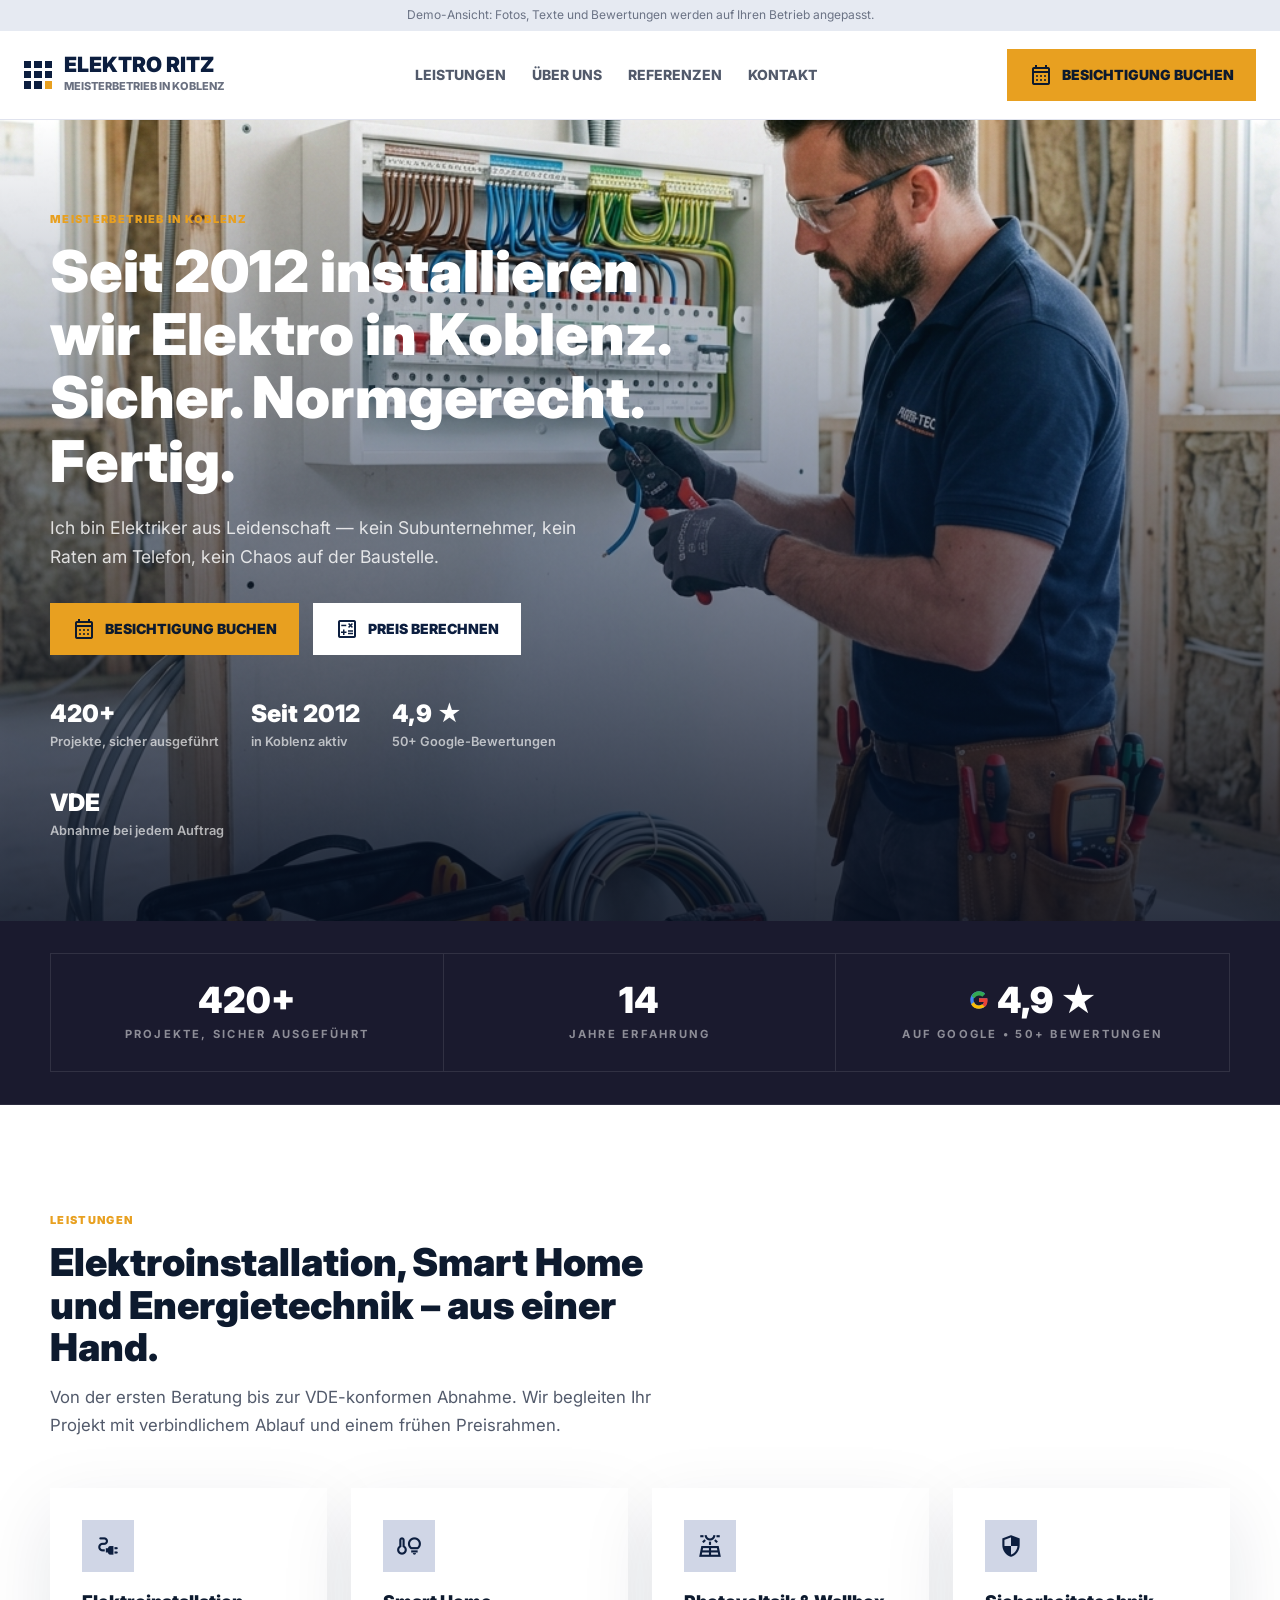
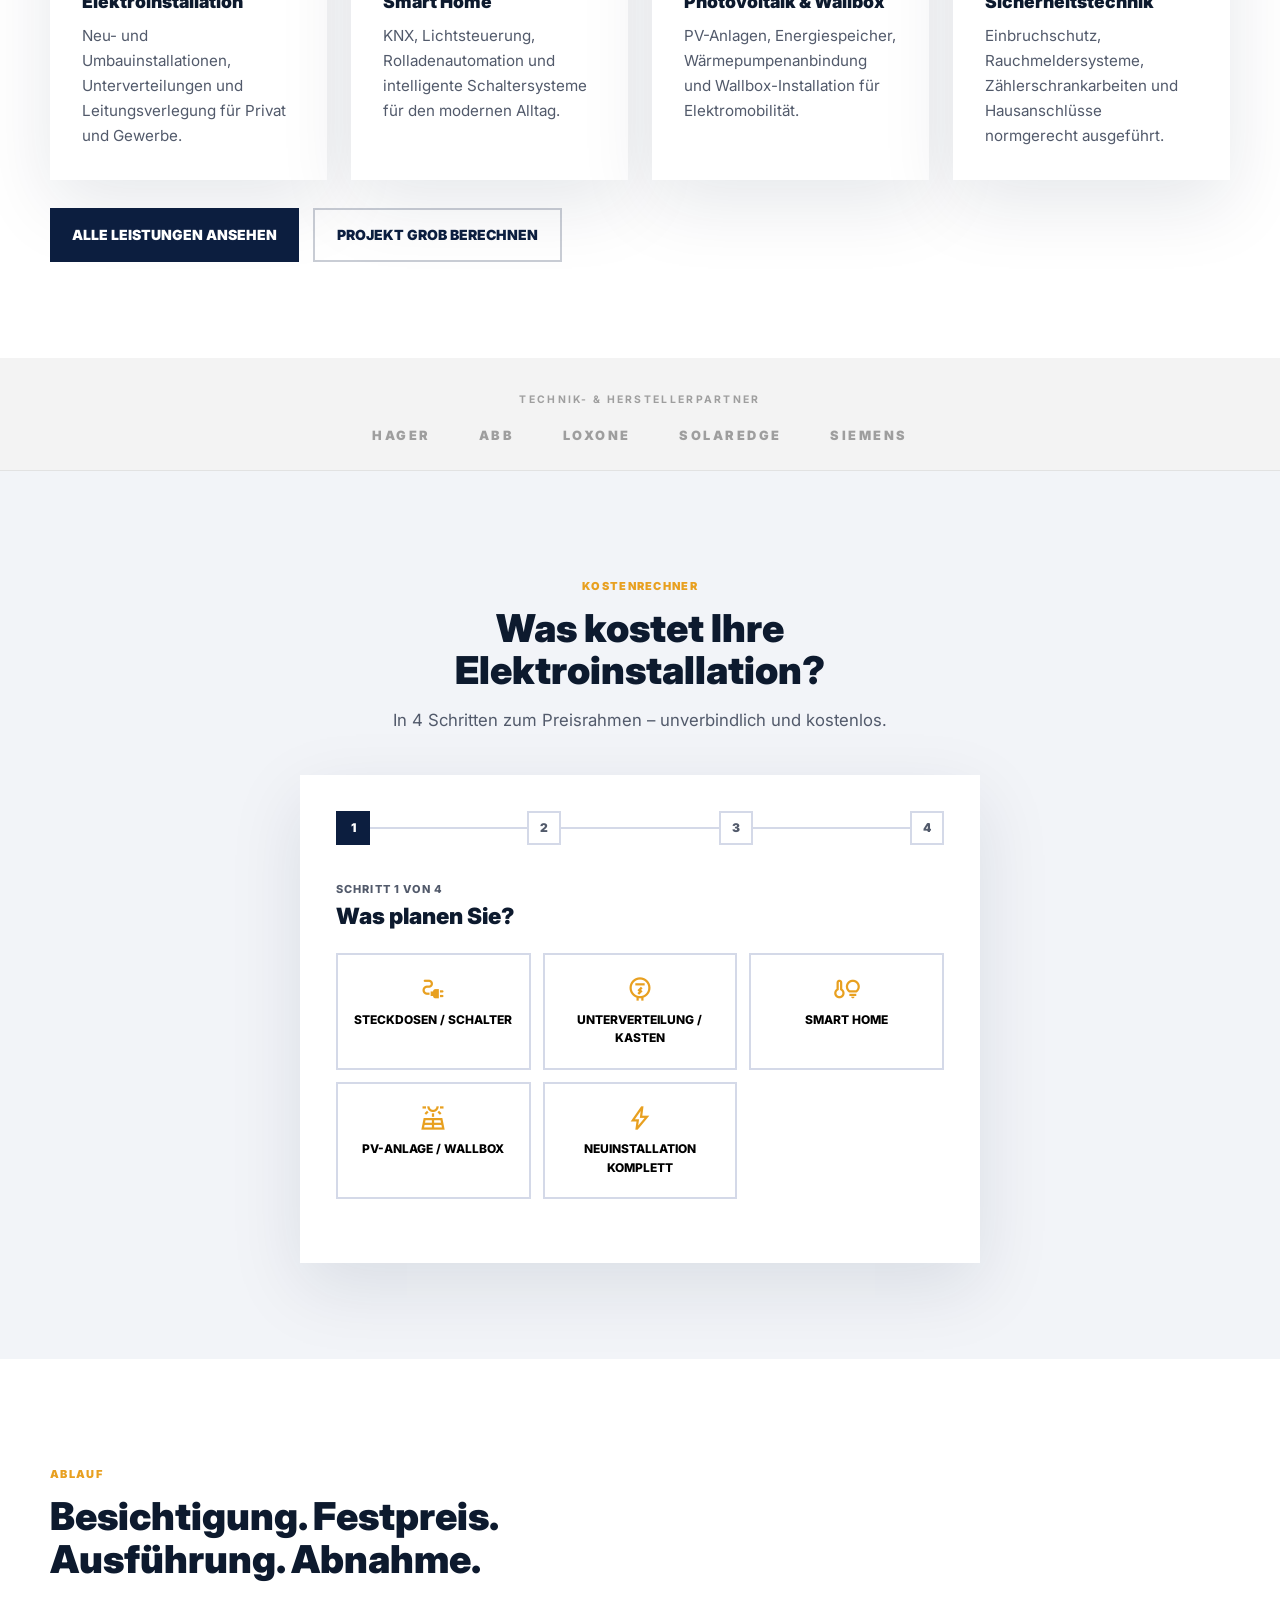
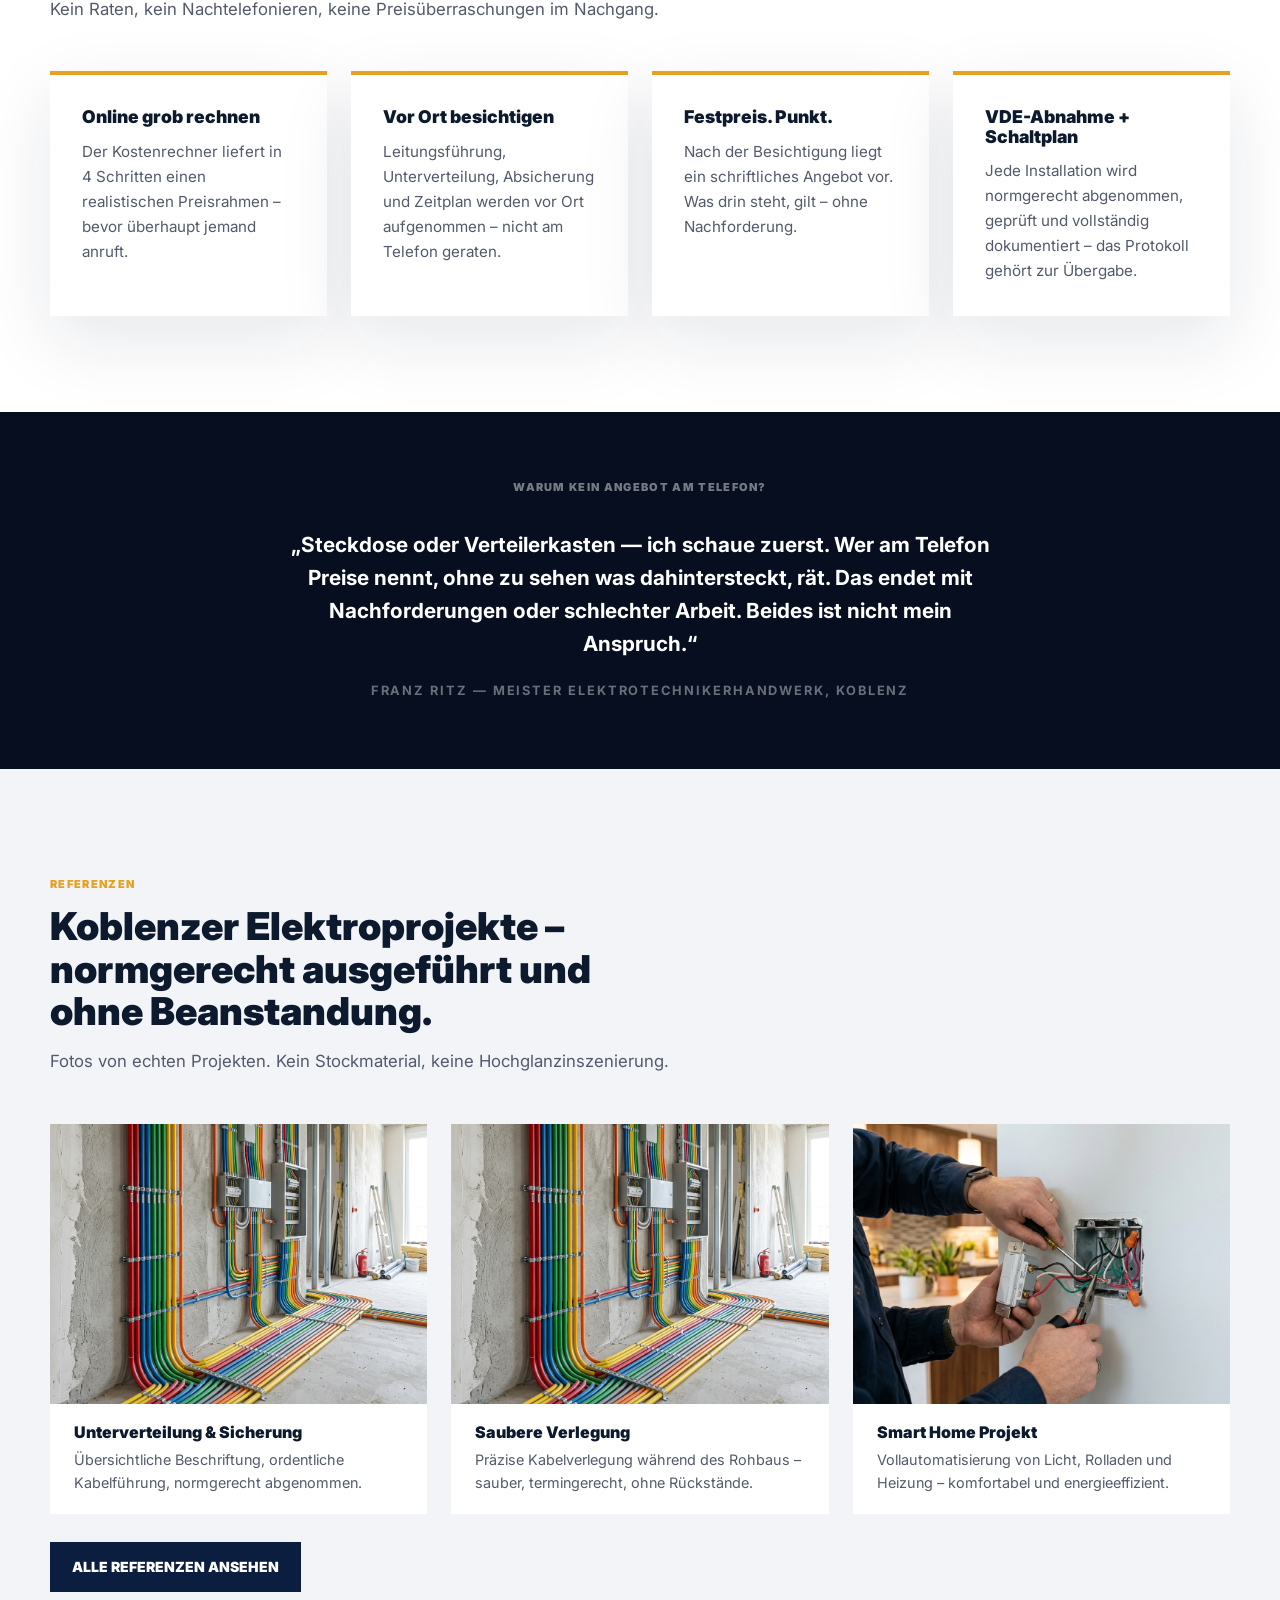
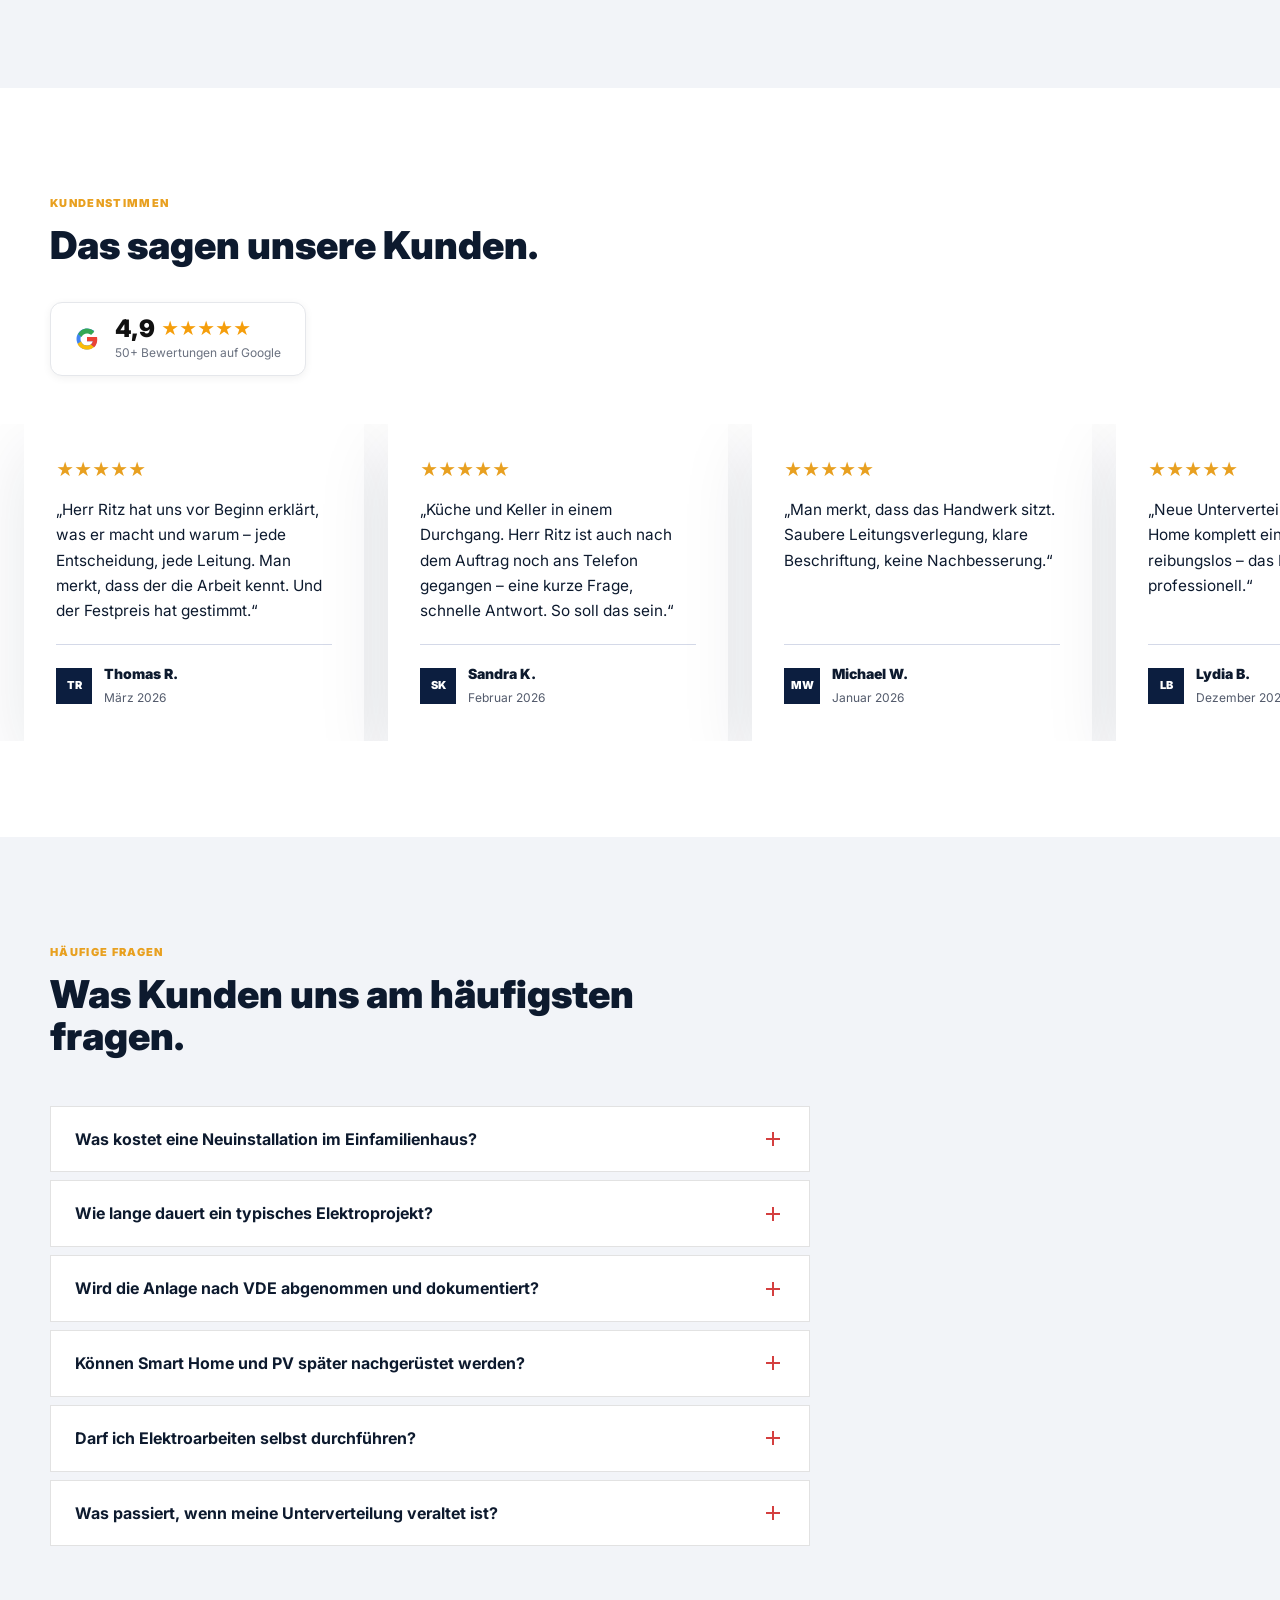
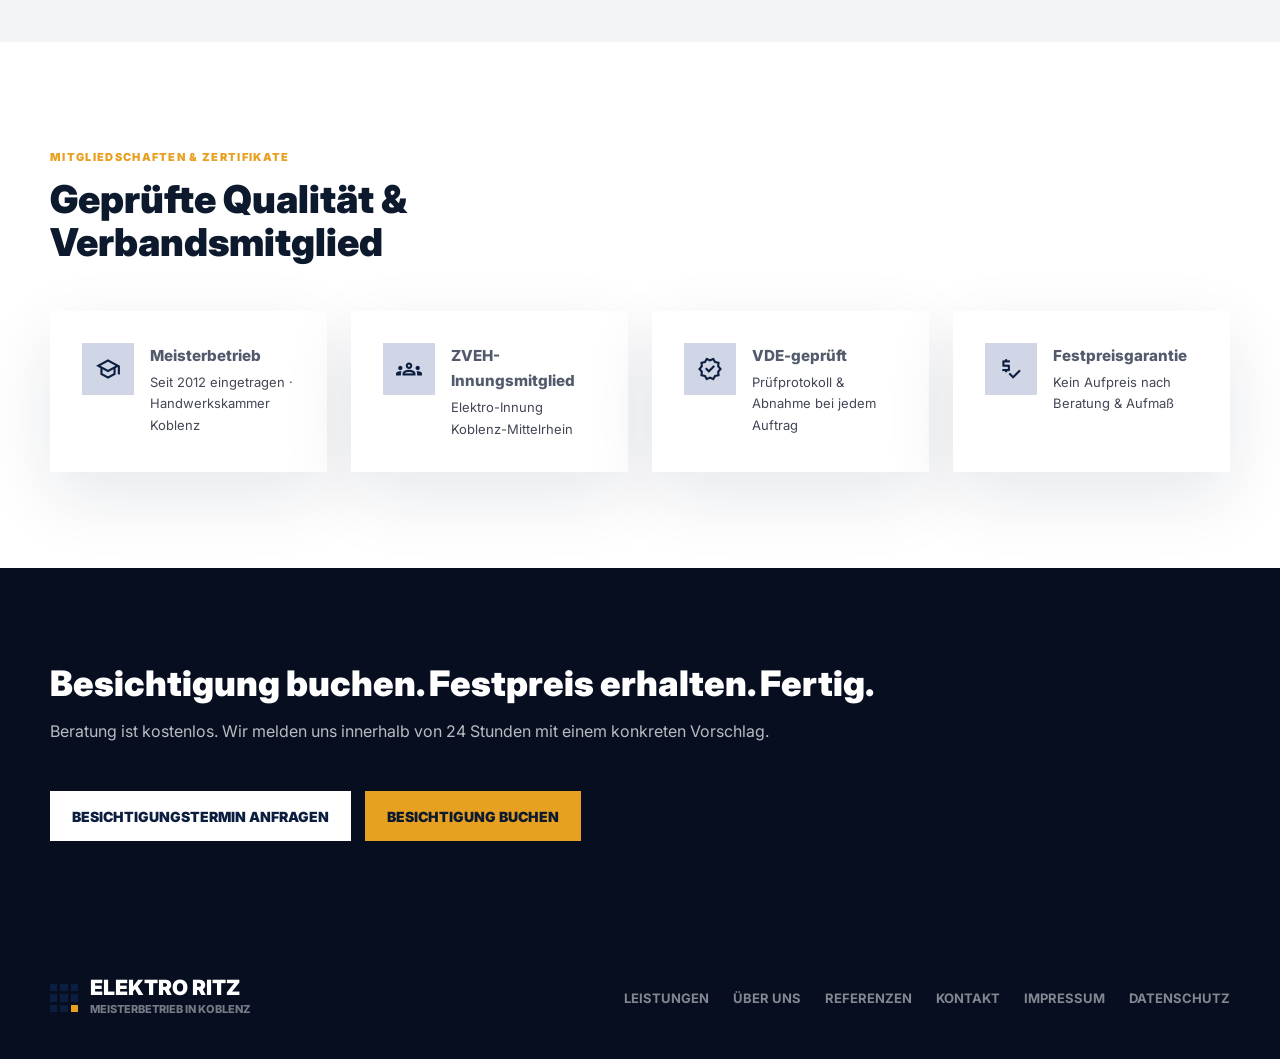
==== commit 6f697e82: "Add Google review badge and rating counter in three locations Co-Authored-By: Claude Sonnet 4.6 <nor" ====
--- a/index.html
+++ b/index.html
@@ -95,7 +95,7 @@
           <div class="trust-row" aria-label="Kurzfakten">
             <div class="trust-item"><strong>420+</strong><span>Projekte, sicher ausgef&uuml;hrt</span></div>
             <div class="trust-item"><strong>Seit 2012</strong><span>in Koblenz aktiv</span></div>
-            <div class="trust-item"><strong>4,9</strong><span>&#9733; auf Google</span></div>
+            <div class="trust-item"><strong>4,9 &#9733;</strong><span>50+ Google-Bewertungen</span></div>
             <div class="trust-item"><strong>VDE</strong><span>Abnahme bei jedem Auftrag</span></div>
           </div>
         </div>
@@ -115,8 +115,11 @@
             <span style="font-size: 0.7rem; font-weight: 700; letter-spacing: 0.2em; text-transform: uppercase; color: rgba(255,255,255,0.5); margin-top: 0.5rem; text-align: center;">Jahre Erfahrung</span>
           </div>
           <div style="display:flex; flex-direction:column; align-items:center; justify-content:center; padding: 1.75rem 1rem;">
-            <span style="font-size: 2.25rem; font-weight: 900; color: #fff; line-height: 1;">4,9 &#9733;</span>
-            <span style="font-size: 0.7rem; font-weight: 700; letter-spacing: 0.2em; text-transform: uppercase; color: rgba(255,255,255,0.5); margin-top: 0.5rem; text-align: center;">&Oslash; Kundenbewertung</span>
+            <div style="display:flex; align-items:center; gap: 0.5rem;">
+              <svg width="20" height="20" viewBox="0 0 48 48" aria-hidden="true" style="flex-shrink:0;"><path fill="#4285F4" d="M44.5 20H24v8.5h11.8C34.7 33.9 29.9 37 24 37c-7.2 0-13-5.8-13-13s5.8-13 13-13c3.1 0 5.9 1.1 8.1 2.9l6.4-6.4C34.6 5.1 29.6 3 24 3 12.4 3 3 12.4 3 24s9.4 21 21 21c10.5 0 20-7.6 20-21 0-1.3-.2-2.7-.5-4z"/><path fill="#34A853" d="M6.3 14.7l7 5.1C15.1 16 19.2 13 24 13c3.1 0 5.9 1.1 8.1 2.9l6.4-6.4C34.6 5.1 29.6 3 24 3c-7.6 0-14.2 4.6-17.7 11.7z"/><path fill="#FBBC05" d="M24 45c5.8 0 10.7-1.9 14.3-5.2l-6.6-5.4C29.8 36.1 27 37 24 37c-5.8 0-10.8-3.1-11.8-8.5l-7 5.4C8.7 40.9 15.8 45 24 45z"/><path fill="#EA4335" d="M44.5 20H24v8.5h11.8c-.6 2.5-2 4.7-3.9 6.4l6.6 5.4c3.8-3.6 6-8.8 6-15.3 0-1.3-.2-2.7-.5-4z"/></svg>
+              <span style="font-size: 2.25rem; font-weight: 900; color: #fff; line-height: 1;">4,9 &#9733;</span>
+            </div>
+            <span style="font-size: 0.7rem; font-weight: 700; letter-spacing: 0.2em; text-transform: uppercase; color: rgba(255,255,255,0.5); margin-top: 0.5rem; text-align: center;">auf Google &bull; 50+ Bewertungen</span>
           </div>
         </div>
       </div>
@@ -304,6 +307,16 @@
         <div class="section-head">
           <p class="eyebrow">Kundenstimmen</p>
           <h2>Das sagen unsere Kunden.</h2>
+          <div style="display:inline-flex; align-items:center; gap: 1rem; margin-top: 1.25rem; background: #fff; border: 1px solid #e5e7eb; border-radius: 12px; padding: 0.75rem 1.5rem; box-shadow: 0 2px 8px rgba(0,0,0,0.06);">
+            <svg width="24" height="24" viewBox="0 0 48 48" aria-hidden="true"><path fill="#4285F4" d="M44.5 20H24v8.5h11.8C34.7 33.9 29.9 37 24 37c-7.2 0-13-5.8-13-13s5.8-13 13-13c3.1 0 5.9 1.1 8.1 2.9l6.4-6.4C34.6 5.1 29.6 3 24 3 12.4 3 3 12.4 3 24s9.4 21 21 21c10.5 0 20-7.6 20-21 0-1.3-.2-2.7-.5-4z"/><path fill="#34A853" d="M6.3 14.7l7 5.1C15.1 16 19.2 13 24 13c3.1 0 5.9 1.1 8.1 2.9l6.4-6.4C34.6 5.1 29.6 3 24 3c-7.6 0-14.2 4.6-17.7 11.7z"/><path fill="#FBBC05" d="M24 45c5.8 0 10.7-1.9 14.3-5.2l-6.6-5.4C29.8 36.1 27 37 24 37c-5.8 0-10.8-3.1-11.8-8.5l-7 5.4C8.7 40.9 15.8 45 24 45z"/><path fill="#EA4335" d="M44.5 20H24v8.5h11.8c-.6 2.5-2 4.7-3.9 6.4l6.6 5.4c3.8-3.6 6-8.8 6-15.3 0-1.3-.2-2.7-.5-4z"/></svg>
+            <div style="text-align:left;">
+              <div style="display:flex; align-items:center; gap: 0.4rem;">
+                <span style="font-size: 1.5rem; font-weight: 900; color: #111; line-height: 1;">4,9</span>
+                <span style="color: #f59e0b; font-size: 1.1rem;">★★★★★</span>
+              </div>
+              <div style="font-size: 0.75rem; color: #6b7280; margin-top: 0.1rem;">50+ Bewertungen auf Google</div>
+            </div>
+          </div>
         </div>
       </div>
       <div class="reviews-scroll-outer" id="reviewsCarouselOuter">
